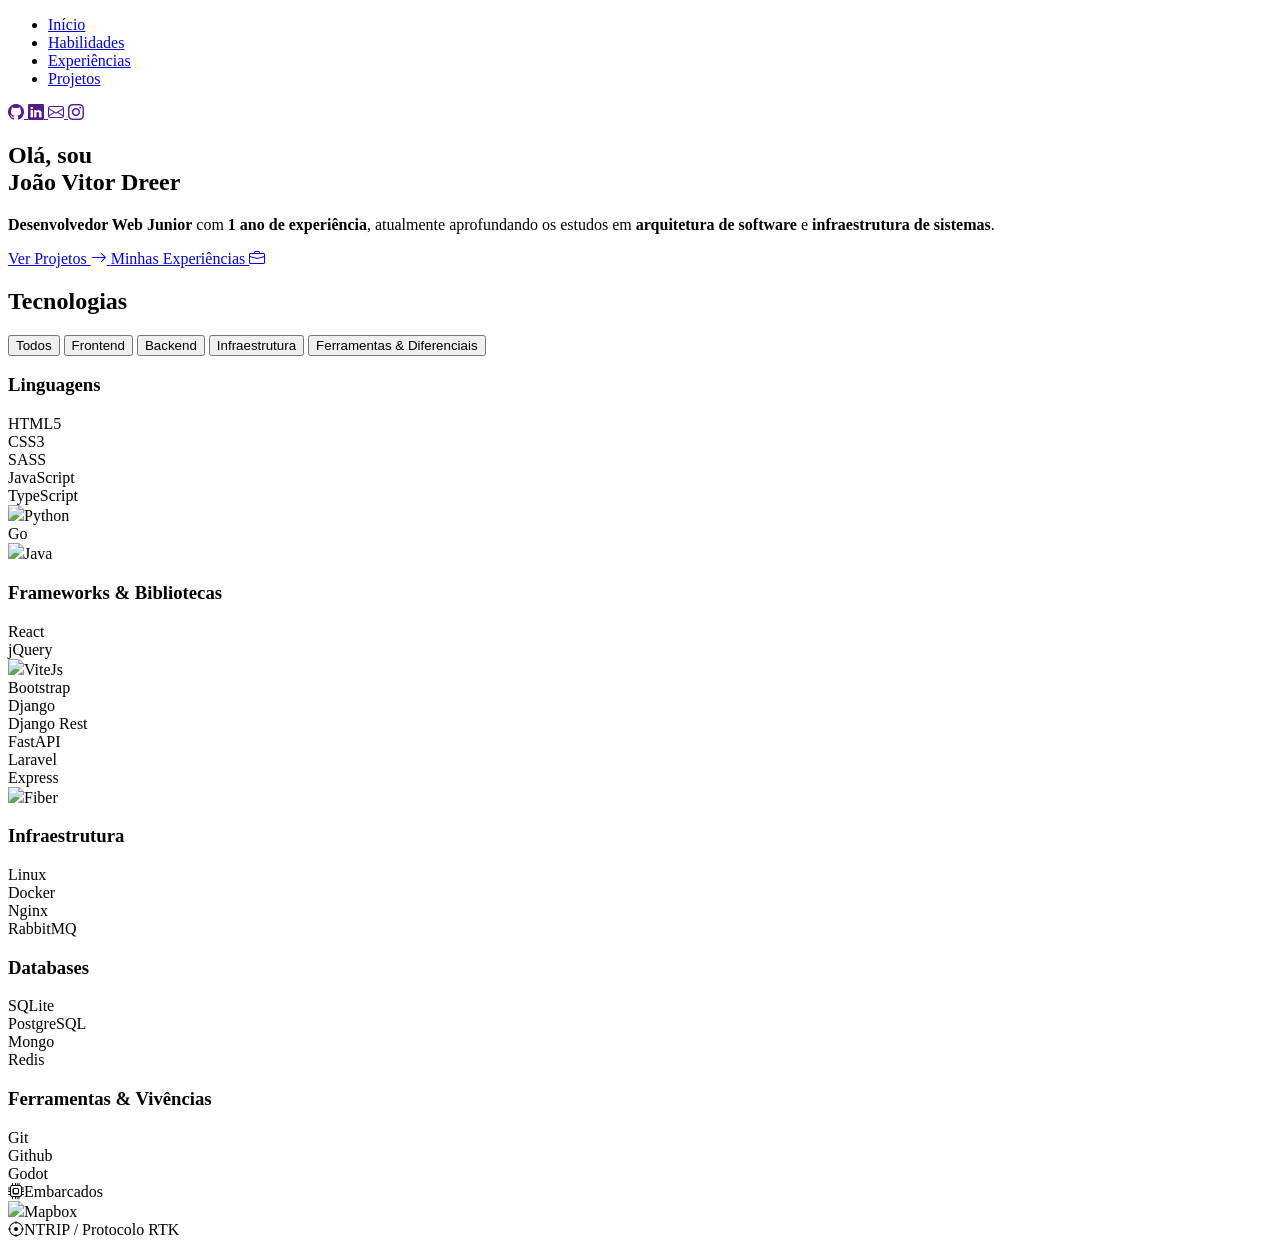
==== Trabalho Final/index.html @ ff11cc4c "feat: cria seção de tecnologias" ====
<!DOCTYPE html>
<html lang="pt-BR">

<head>
    <meta charset="UTF-8">
    <meta name="viewport" content="width=device-width, initial-scale=1.0">
    <title>Portifólio - João Vitor Dreer Simão</title>
    <link rel="stylesheet" href="https://cdn.jsdelivr.net/npm/bootstrap-icons@1.13.1/font/bootstrap-icons.min.css">
    <link rel="stylesheet" href="https://cdn.jsdelivr.net/gh/devicons/devicon@v2.16.0/devicon.min.css">
    <link rel="stylesheet" href="assets/sass/main.css">
</head>

<body>
    <header>
        <nav class="floating-navbar">
            <ul class="nav-links">
                <li>
                    <a href="#overview" class="active">Início</a>
                </li>
                <li>
                    <a href="#skills">Habilidades</a>
                </li>
                <li>
                    <a href="#experiences">Experiências</a>
                </li>
                <li>
                    <a href="#projects">Projetos</a>
                </li>
            </ul>
        </nav>
    </header>
    <main>
        <aside class="contact-sidebar">
            <a href="" target="_blank" rel="noopener noreferrer" aria-label="GitHub">
                <i class="bi bi-github"></i>
            </a>
            <a href="" target="_blank" rel="noopener noreferrer" aria-label="LinkedIn">
                <i class="bi bi-linkedin"></i>
            </a>
            <a href="" aria-label="E-mail">
                <i class="bi bi-envelope"></i>
            </a>
            <a href="" target="_blank" rel="noopener noreferrer" aria-label="Instagram">
                <i class="bi bi-instagram"></i>
            </a>
        </aside>
        <section id="overview" class="overview">
            <div class="overview-container">
                <div class="overview-heading">
                    <h1>
                        Olá, sou<br>
                        <span class="highlight">João Vitor Dreer</span>
                    </h1>
                </div>
                <p class="overview-description">
                    <strong>Desenvolvedor Web Junior</strong> com <strong>1 ano de experiência</strong>,
                    atualmente aprofundando os estudos em <strong>arquitetura de software</strong> e
                    <strong>infraestrutura de sistemas</strong>.
                <div class="overview-actions">
                    <a href="#projects" class="overview-btn overview-btn-primary" id="btn-go-projects">
                        Ver Projetos
                        <i class="bi bi-arrow-right"></i>
                    </a>
                    <a href="#experiences" class="overview-btn overview-btn-secondary" id="btn-go-experiences">
                        Minhas Experiências
                        <i class="bi bi-briefcase"></i>
                    </a>
                </div>
                </p>
            </div>
        </section>
        <section id="skills" class="skills">
            <div class="skills-container">
                <div class="skills-header">
                    <h2>Tecnologias</h2>
                </div>

                <div class="skills-filters">
                    <button class="skills-filter-btn active" data-filter="ALL">Todos</button>
                    <button class="skills-filter-btn" data-filter="FRONTEND">Frontend</button>
                    <button class="skills-filter-btn" data-filter="BACKEND">Backend</button>
                    <button class="skills-filter-btn" data-filter="INFRA">Infraestrutura</button>
                    <button class="skills-filter-btn" data-filter="TOOL">Ferramentas & Diferenciais</button>
                </div>

                <div class="skills-grid" id="skills-grid">
                </div>
            </div>
        </section>
    </main>

    <script src="assets/js/skills.js"></script>
</body>

</html>
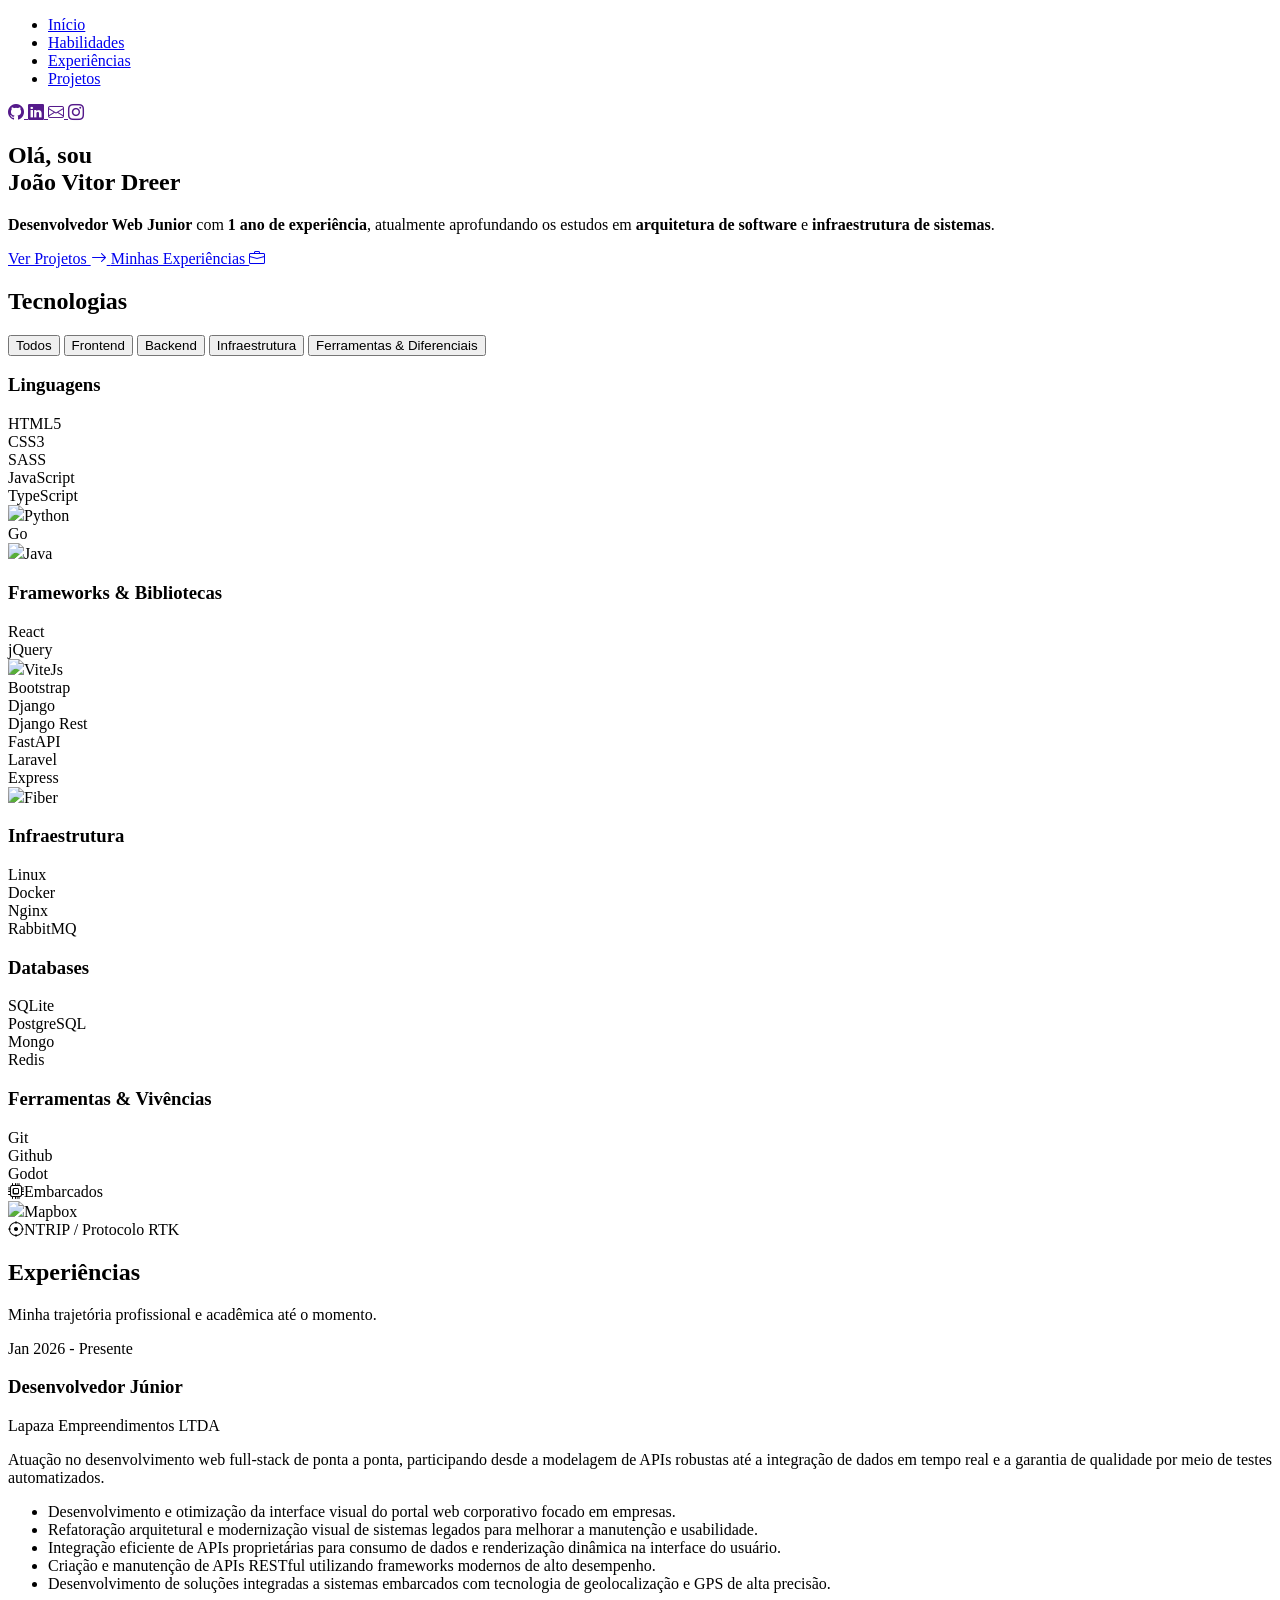
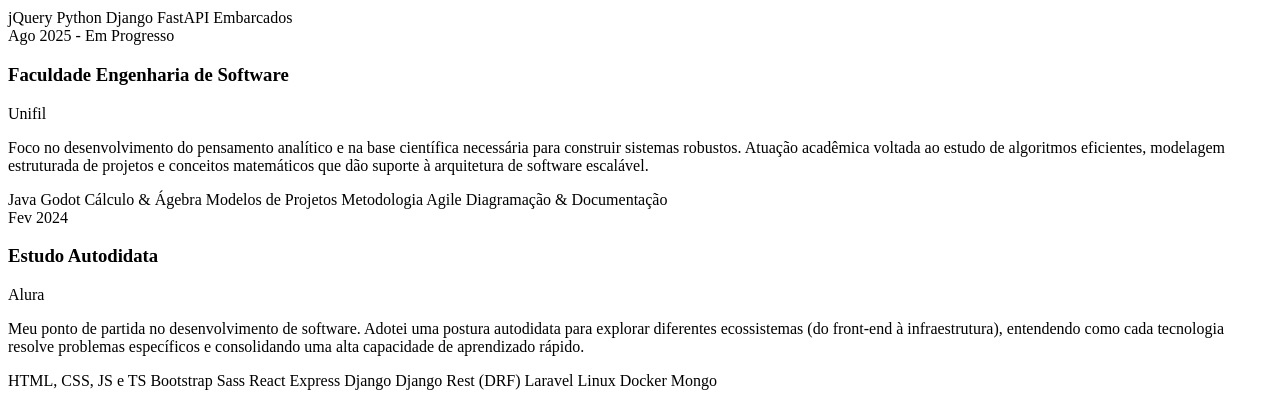
==== commit 8f9edd39: "feat: cria seção de experiências" ====
--- a/Trabalho Final/index.html
+++ b/Trabalho Final/index.html
@@ -87,6 +87,113 @@
                 </div>
             </div>
         </section>
+        <section id="experiences" class="experiences">
+            <div class="experiences-container">
+                <div class="experiences-header">
+                    <h2>Experiências</h2>
+                    <p>Minha trajetória profissional e acadêmica até o momento.</p>
+                </div>
+
+                <div class="experiences-grid">
+                    <div class="experiences-card experiences-card-large">
+                        <div class="experiences-card-header">
+                            <span class="experiences-date experiences-date-active">Jan 2026 - Presente</span>
+                            <h3 class="experiences-card-title">Desenvolvedor Júnior</h3>
+                            <span class="experiences-card-subtitle">Lapaza Empreendimentos LTDA</span>
+                        </div>
+                        <div class="experiences-card-body">
+                            <p class="experiences-description">
+                                Atuação no desenvolvimento web full-stack de ponta a ponta, participando desde a
+                                modelagem de APIs robustas até a integração de dados em tempo real e a garantia de
+                                qualidade por meio de testes automatizados.
+                            </p>
+                            <ul class="experiences-list">
+                                <li>
+                                    Desenvolvimento e otimização da interface visual do portal web corporativo focado em
+                                    empresas.
+                                </li>
+                                <li>
+                                    Refatoração arquitetural e modernização visual de sistemas legados para melhorar a
+                                    manutenção e usabilidade.
+                                </li>
+                                <li>
+                                    Integração eficiente de APIs proprietárias para consumo de dados e renderização
+                                    dinâmica na interface do usuário.
+                                </li>
+                                <li>
+                                    Criação e manutenção de APIs RESTful utilizando frameworks modernos de alto
+                                    desempenho.
+                                </li>
+                                <li>
+                                    Desenvolvimento de soluções integradas a sistemas embarcados com tecnologia de
+                                    geolocalização e GPS de alta precisão.
+                                </li>
+                            </ul>
+                        </div>
+                        <div class="experiences-techs">
+                            <span>jQuery</span>
+                            <span>Python</span>
+                            <span>Django</span>
+                            <span>FastAPI</span>
+                            <span>Embarcados</span>
+                        </div>
+                    </div>
+
+                    <div class="experiences-card">
+                        <div class="experiences-card-header">
+                            <span class="experiences-date">Ago 2025 - Em Progresso</span>
+                            <h3 class="experiences-card-title">Faculdade Engenharia de Software</h3>
+                            <span class="experiences-card-subtitle">Unifil</span>
+                        </div>
+                        <div class="experiences-card-body">
+                            <p class="experiences-description">
+                                Foco no desenvolvimento do pensamento analítico e na base científica necessária para
+                                construir sistemas robustos. Atuação acadêmica voltada ao estudo de algoritmos
+                                eficientes, modelagem estruturada de projetos e conceitos matemáticos que dão suporte à
+                                arquitetura de software escalável.
+                            </p>
+                        </div>
+                        <div class="experiences-techs">
+                            <span>Java</span>
+                            <span>Godot</span>
+                            <span>Cálculo & Ágebra</span>
+                            <span>Modelos de Projetos</span>
+                            <span>Metodologia Agile</span>
+                            <span>Diagramação & Documentação</span>
+                        </div>
+                    </div>
+
+                    <div class="experiences-card">
+                        <div class="experiences-card-header">
+                            <span class="experiences-date experiences-date--active">Fev 2024</span>
+                            <h3 class="experiences-card-title">Estudo Autodidata</h3>
+                            <span class="experiences-card-subtitle">Alura</span>
+                        </div>
+                        <div class="experiences-card-body">
+                            <p class="experiences-description">
+                                Meu ponto de partida no desenvolvimento de software. Adotei uma postura autodidata para
+                                explorar diferentes ecossistemas (do front-end à infraestrutura), entendendo como cada
+                                tecnologia resolve problemas específicos e consolidando uma alta capacidade de
+                                aprendizado rápido.
+                            </p>
+                        </div>
+                        <div class="experiences-techs">
+                            <span>HTML, CSS, JS e TS</span>
+                            <span>Bootstrap</span>
+                            <span>Sass</span>
+                            <span>React</span>
+                            <span>Express</span>
+                            <span>Django</span>
+                            <span>Django Rest (DRF)</span>
+                            <span>Laravel</span>
+                            <span>Linux</span>
+                            <span>Docker</span>
+                            <span>Mongo</span>
+                        </div>
+                    </div>
+                </div>
+            </div>
+        </section>
     </main>
 
     <script src="assets/js/skills.js"></script>
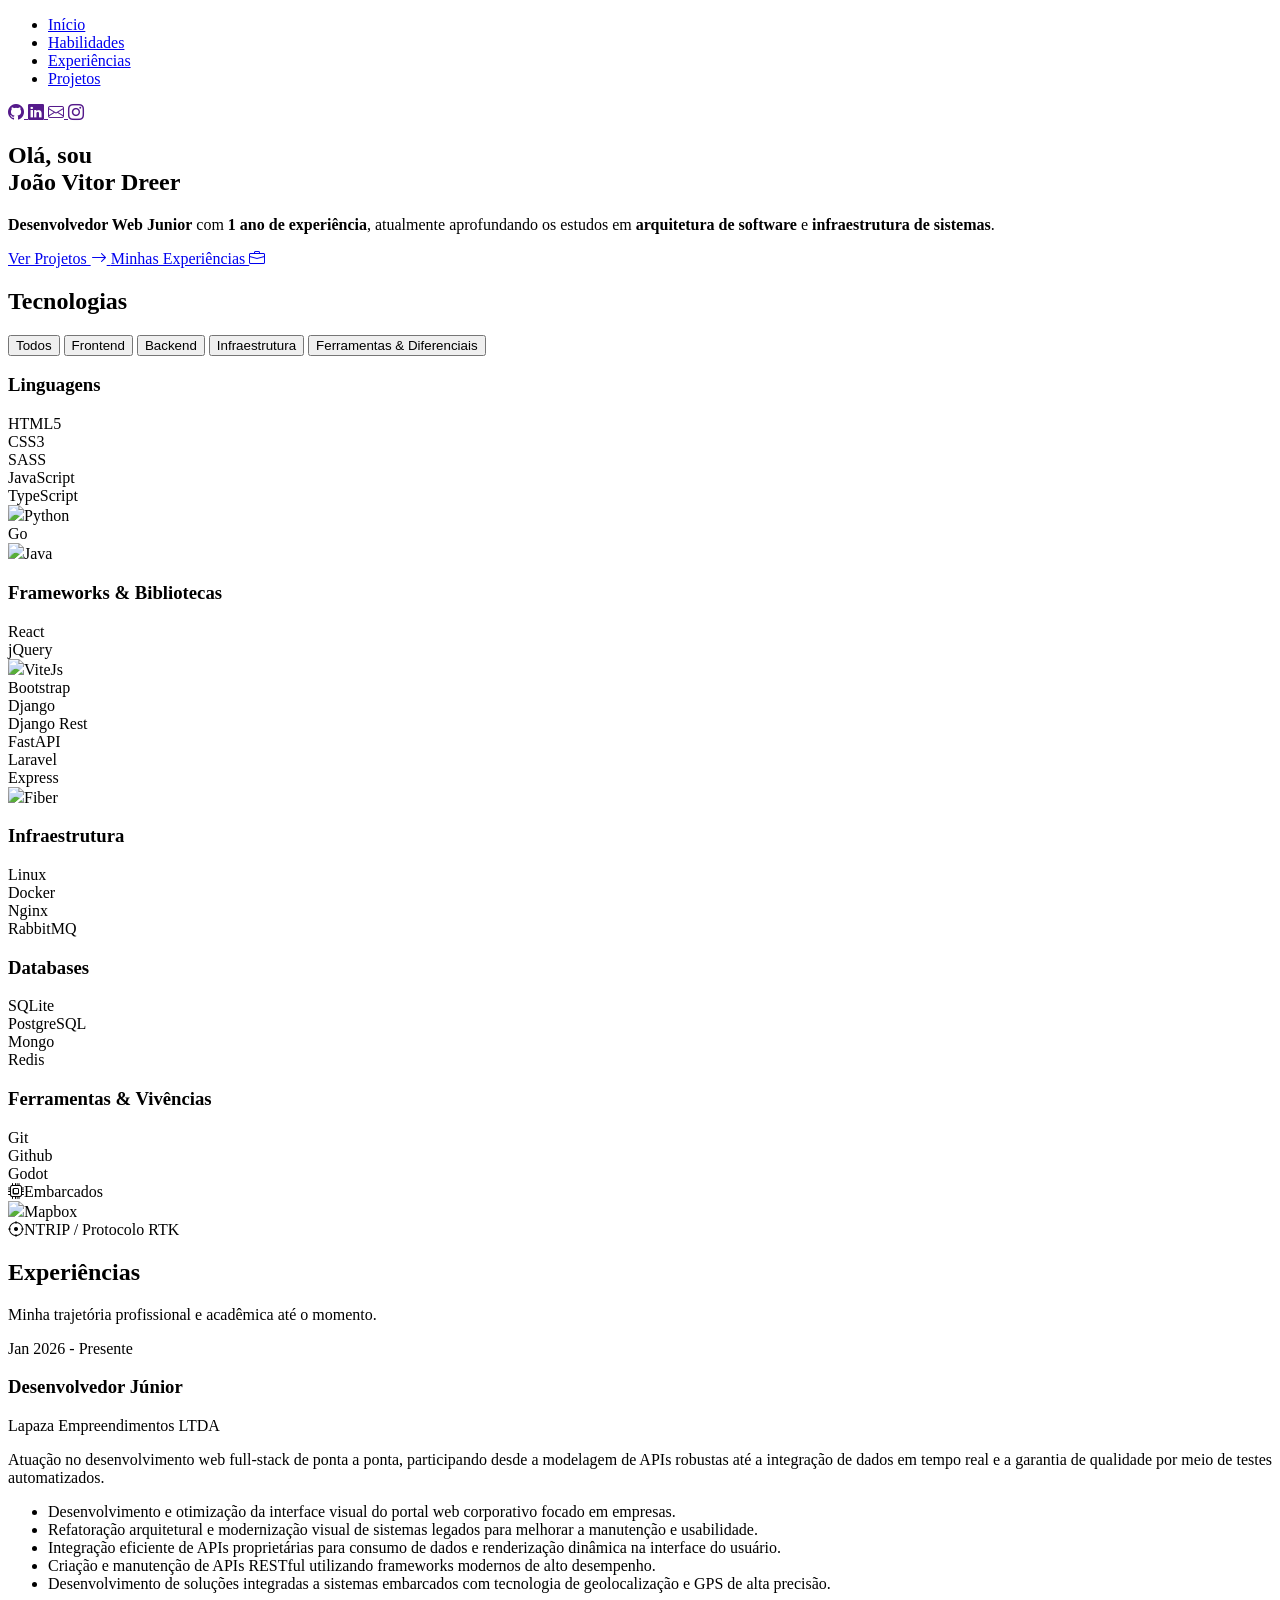
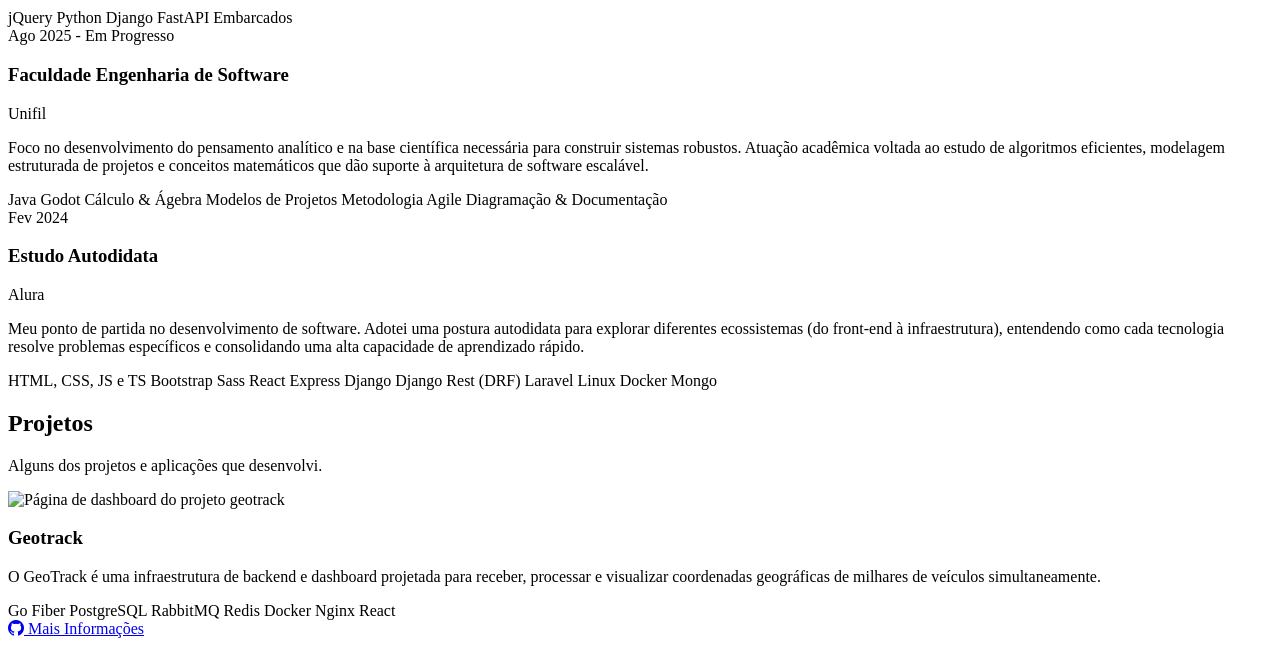
==== commit 554e7807: "feat: criação da sessão de projetos" ====
--- a/Trabalho Final/index.html
+++ b/Trabalho Final/index.html
@@ -194,6 +194,43 @@
                 </div>
             </div>
         </section>
+        <section id="projects" class="projects">
+            <div class="projects-container">
+                <div class="projects-header">
+                    <h2>Projetos</h2>
+                    <p>Alguns dos projetos e aplicações que desenvolvi.</p>
+                </div>
+                <div class="projects-card-container">
+                    <div class="projects-card">
+                        <div class="projects-card-image">
+                            <img src="https://placehold.co" alt="Página de dashboard do projeto geotrack">
+                        </div>
+                        <div class="projects-card-content">
+                            <h3 class="projects-card-title">Geotrack</h3>
+                            <p class="projects-description">
+                                O GeoTrack é uma infraestrutura de backend e dashboard projetada para receber, processar
+                                e visualizar coordenadas geográficas de milhares de veículos simultaneamente.
+                            </p>
+                            <div class="projects-techs">
+                                <span>Go</span>
+                                <span>Fiber</span>
+                                <span>PostgreSQL</span>
+                                <span>RabbitMQ</span>
+                                <span>Redis</span>
+                                <span>Docker</span>
+                                <span>Nginx</span>
+                                <span>React</span>
+                            </div>
+                            <div class="projects-links">
+                                <a href="#" target="_blank" rel="noopener noreferrer">
+                                    <i class="bi bi-github"></i> Mais Informações
+                                </a>
+                            </div>
+                        </div>
+                    </div>
+                </div>
+            </div>
+        </section>
     </main>
 
     <script src="assets/js/skills.js"></script>
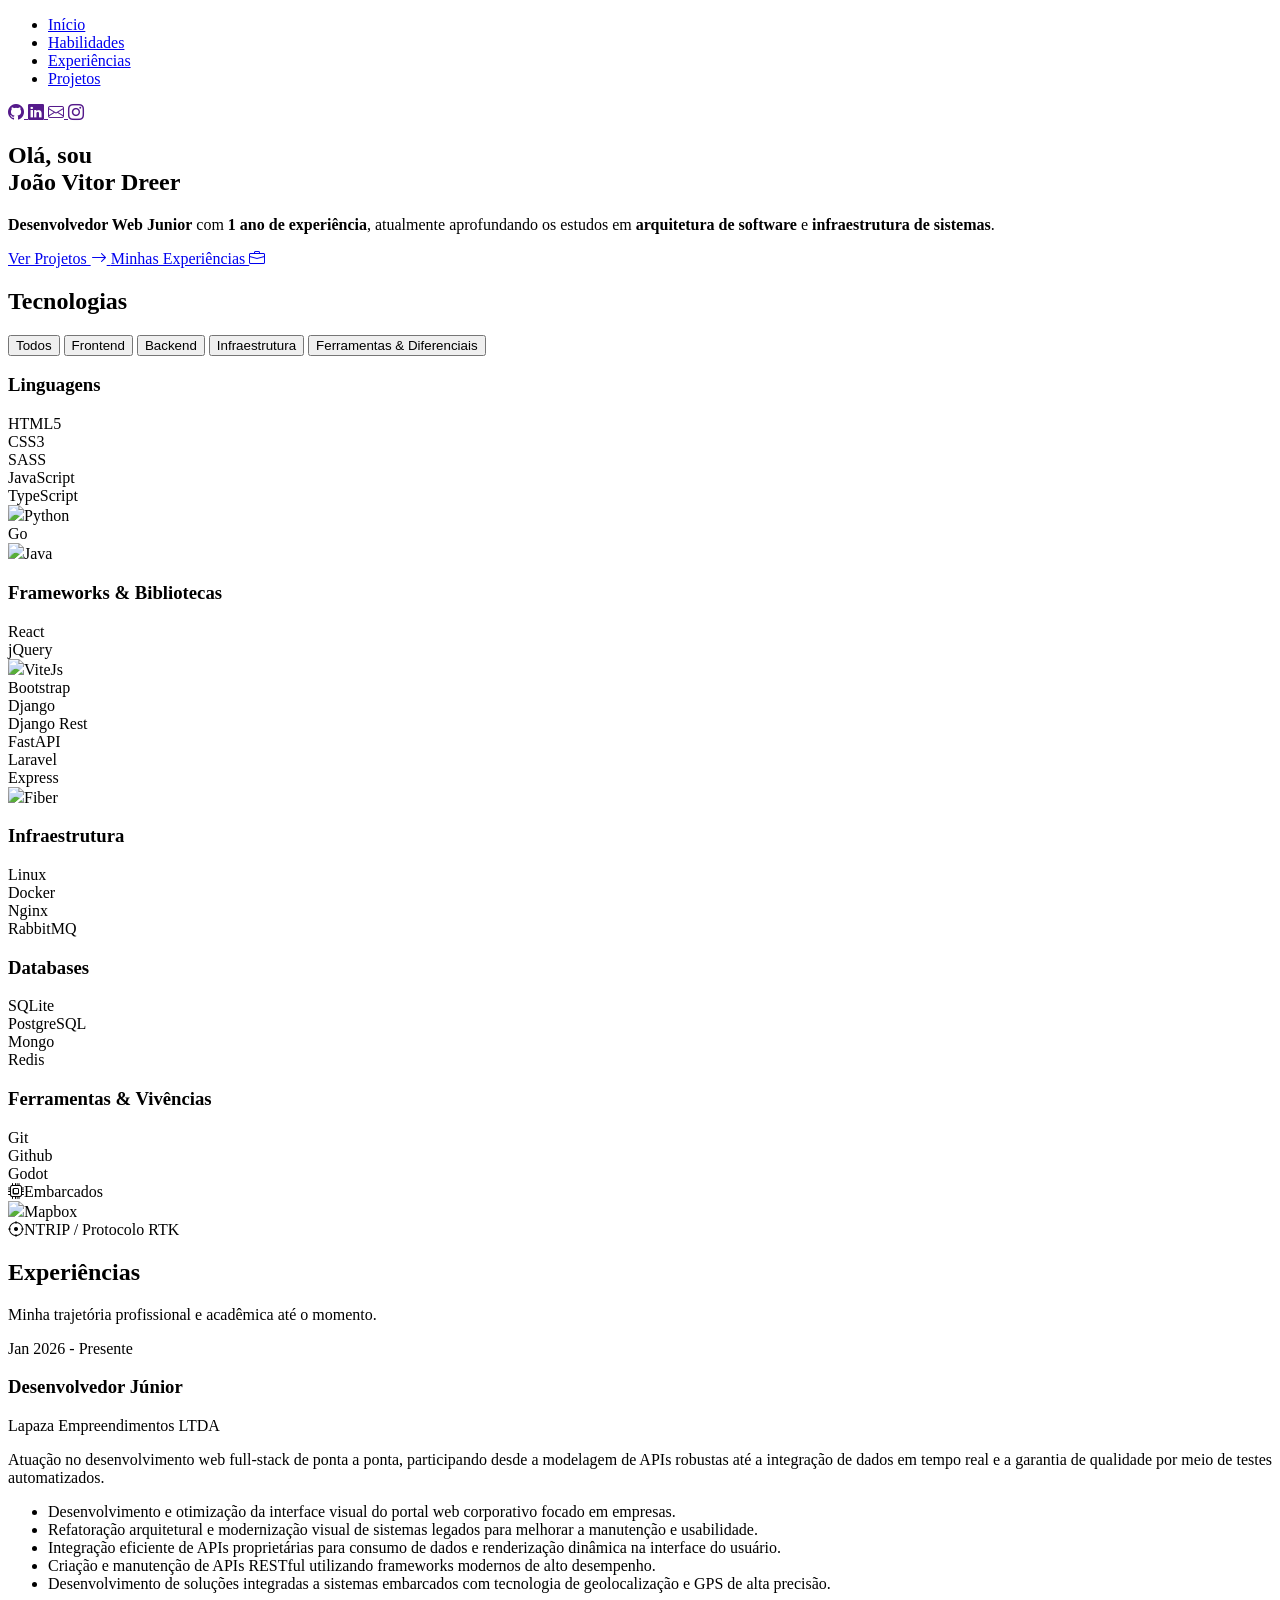
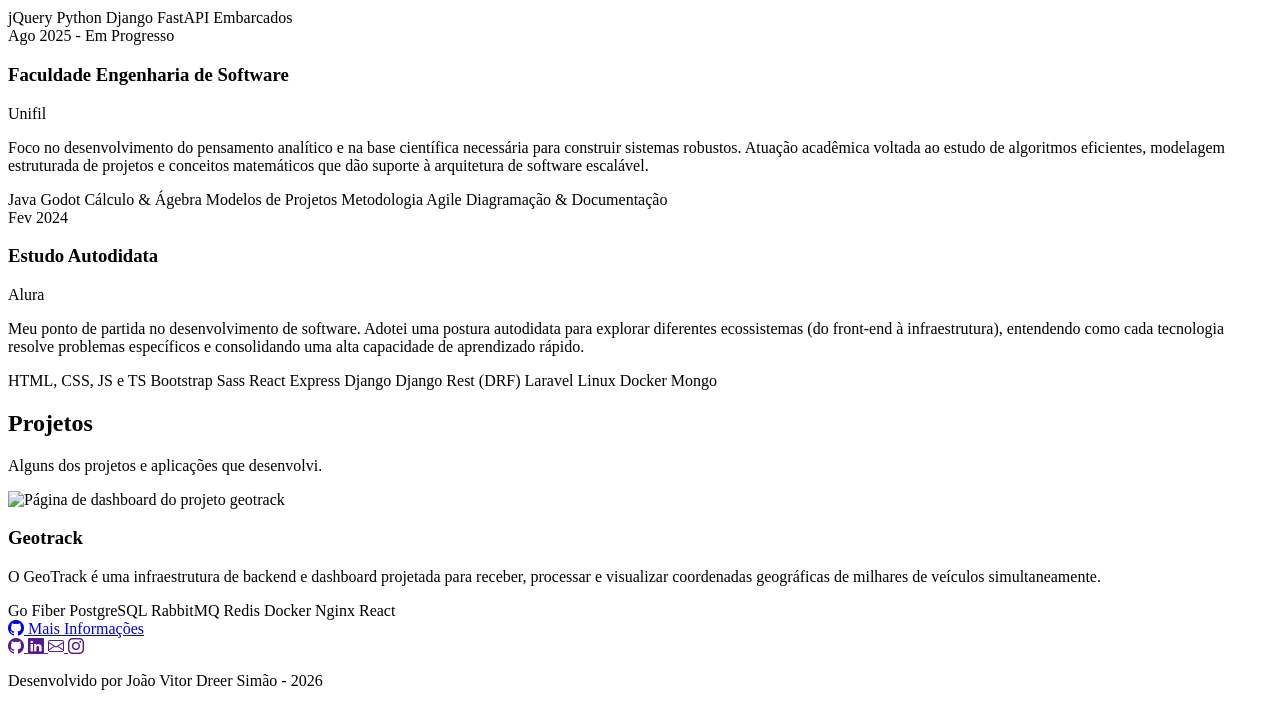
==== commit 3738badd: "feat: adiciona rodapé na página" ====
--- a/Trabalho Final/index.html
+++ b/Trabalho Final/index.html
@@ -233,6 +233,26 @@
         </section>
     </main>
 
+    <footer class="footer">
+        <div class="footer-container">
+            <div class="footer-social">
+                <a href="" target="_blank" rel="noopener noreferrer" aria-label="GitHub">
+                    <i class="bi bi-github"></i>
+                </a>
+                <a href="" target="_blank" rel="noopener noreferrer" aria-label="LinkedIn">
+                    <i class="bi bi-linkedin"></i>
+                </a>
+                <a href="" aria-label="E-mail">
+                    <i class="bi bi-envelope"></i>
+                </a>
+                <a href="" target="_blank" rel="noopener noreferrer" aria-label="Instagram">
+                    <i class="bi bi-instagram"></i>
+                </a>
+            </div>
+            <p class="footer-text">Desenvolvido por João Vitor Dreer Simão - 2026</p>
+        </div>
+    </footer>
+
     <script src="assets/js/skills.js"></script>
 </body>
 
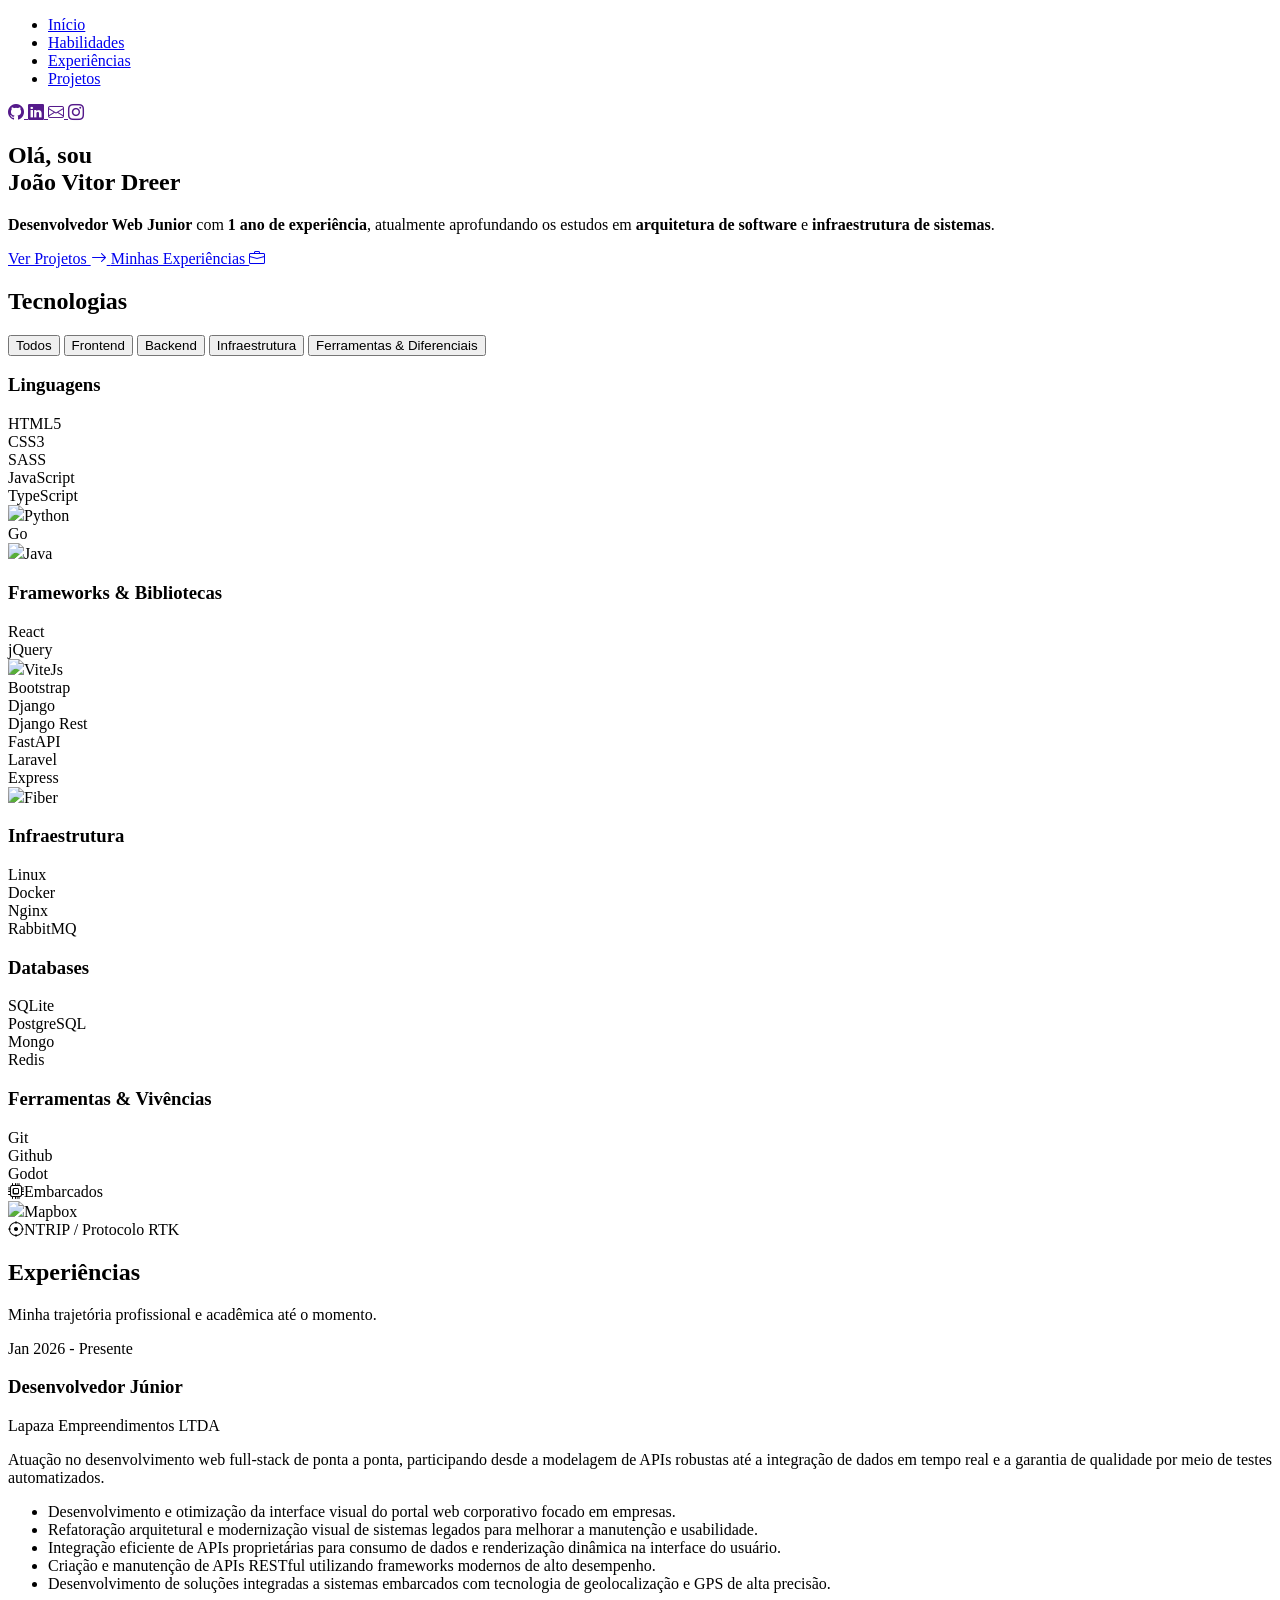
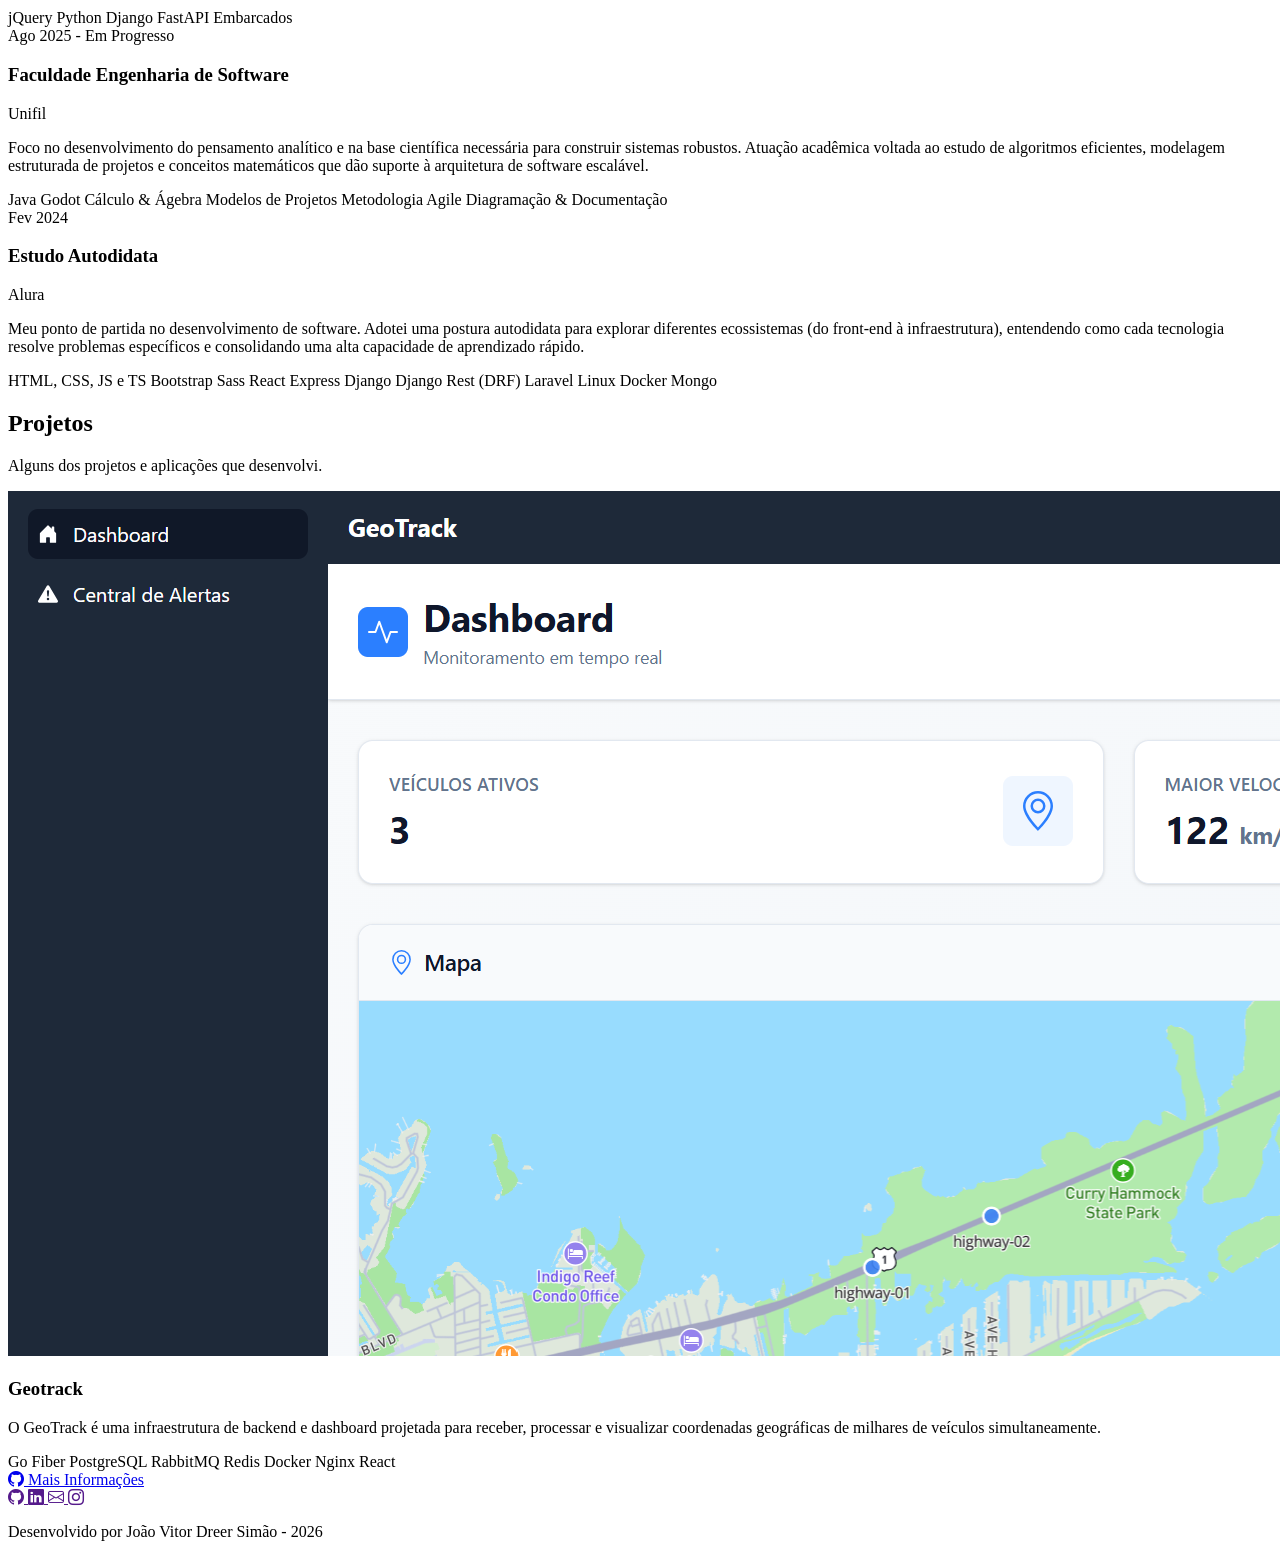
==== commit bb34d705: "feat: adiciona imagem do geotrack" ====
--- a/Trabalho Final/index.html
+++ b/Trabalho Final/index.html
@@ -203,7 +203,7 @@
                 <div class="projects-card-container">
                     <div class="projects-card">
                         <div class="projects-card-image">
-                            <img src="https://placehold.co" alt="Página de dashboard do projeto geotrack">
+                            <img src="assets/img/geotrack-dashboard.png" alt="Página de dashboard do projeto geotrack">
                         </div>
                         <div class="projects-card-content">
                             <h3 class="projects-card-title">Geotrack</h3>
@@ -232,7 +232,6 @@
             </div>
         </section>
     </main>
-
     <footer class="footer">
         <div class="footer-container">
             <div class="footer-social">
@@ -253,6 +252,7 @@
         </div>
     </footer>
 
+    <script src="assets/js/observer.js"></script>
     <script src="assets/js/skills.js"></script>
 </body>
 
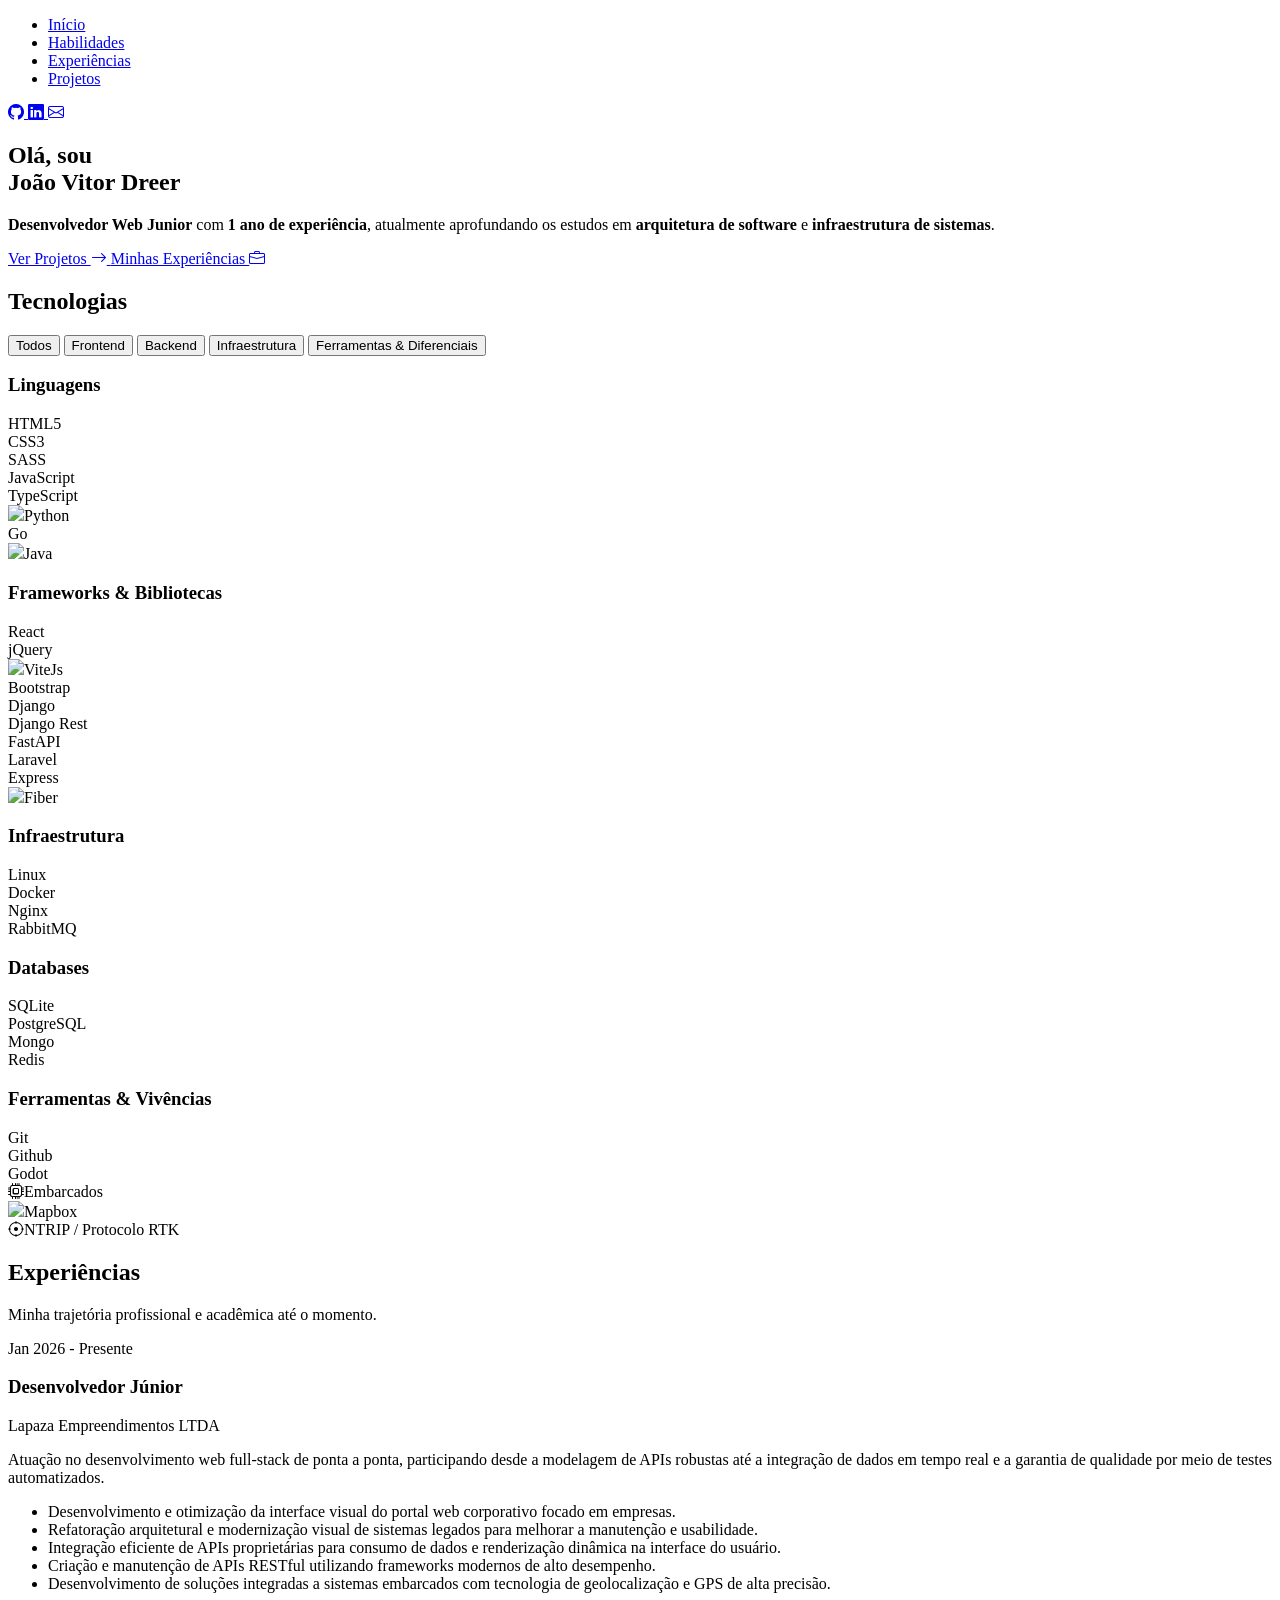
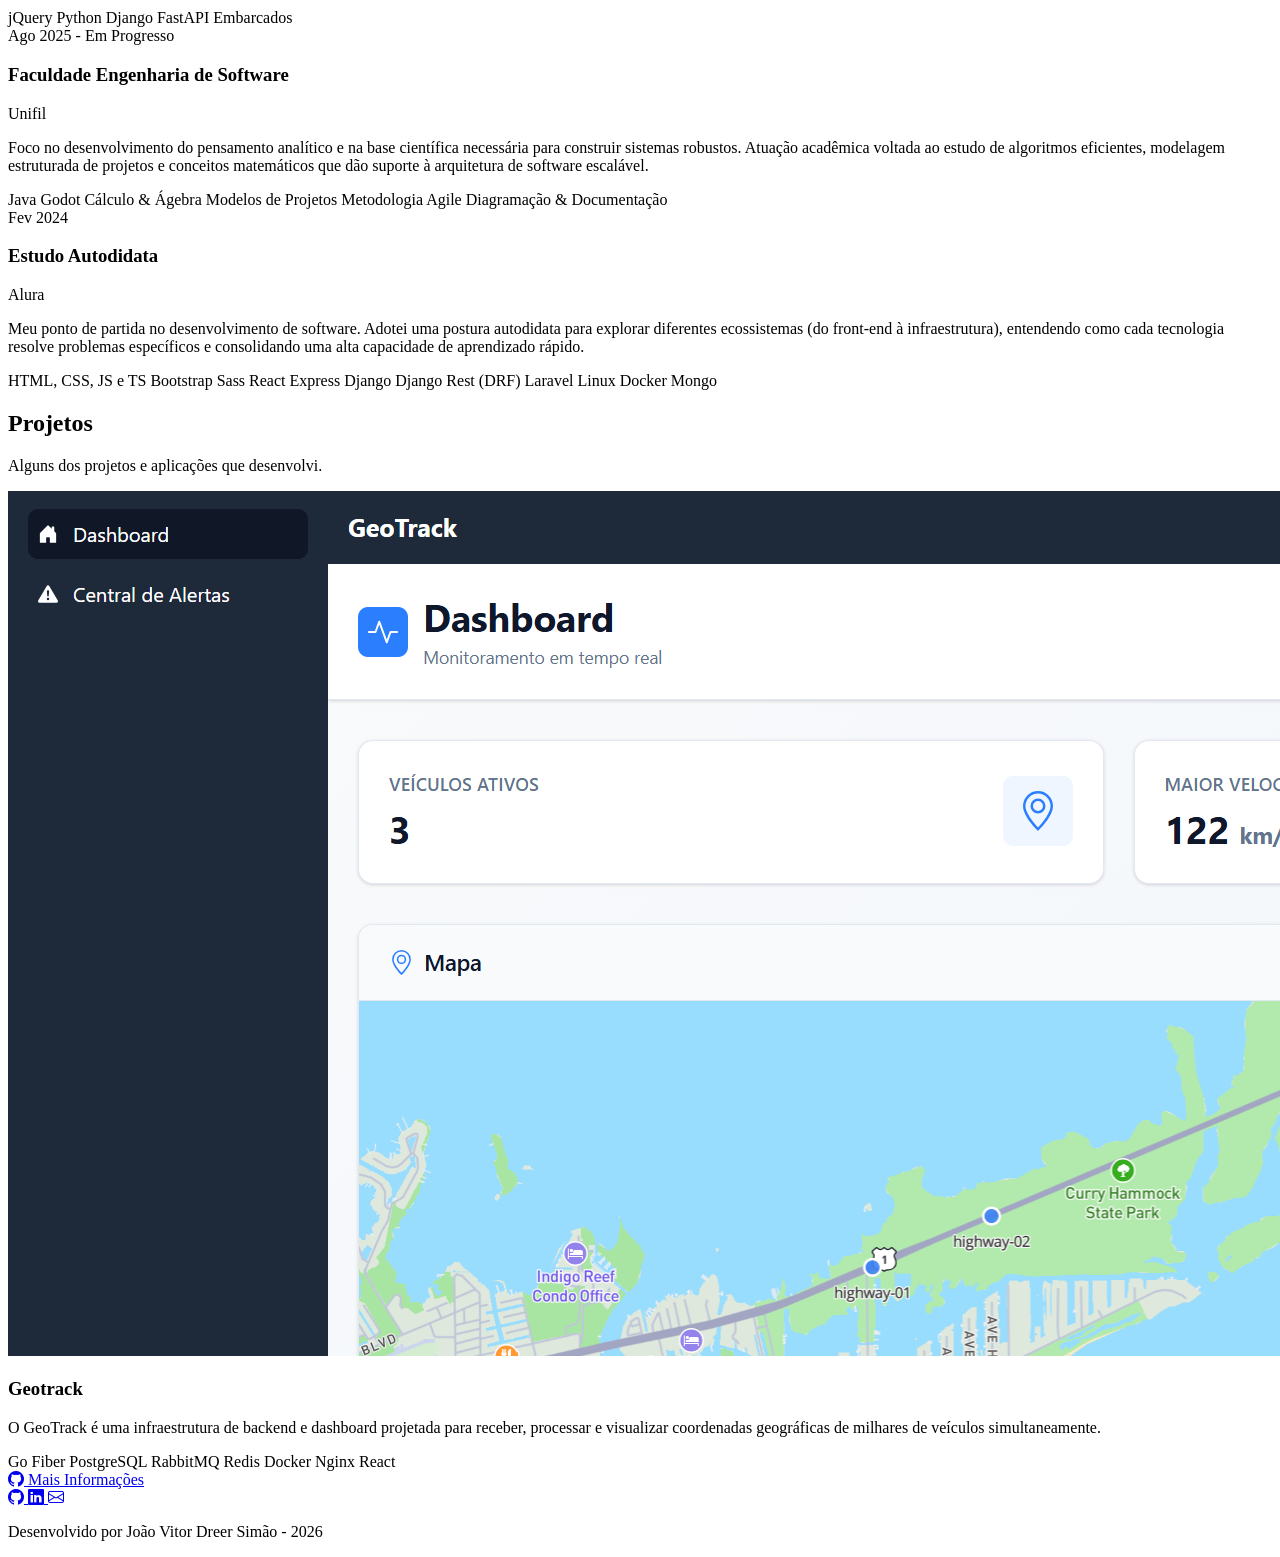
==== commit 94f7634d: "feat: adicionando links externos" ====
--- a/Trabalho Final/index.html
+++ b/Trabalho Final/index.html
@@ -31,17 +31,14 @@
     </header>
     <main>
         <aside class="contact-sidebar">
-            <a href="" target="_blank" rel="noopener noreferrer" aria-label="GitHub">
+            <a href="https://github.com/Jvdreersimao" target="_blank" rel="noopener noreferrer" aria-label="GitHub">
                 <i class="bi bi-github"></i>
             </a>
-            <a href="" target="_blank" rel="noopener noreferrer" aria-label="LinkedIn">
+            <a href="https://www.linkedin.com/in/joão-vitor-669aa130a" target="_blank" rel="noopener noreferrer" aria-label="LinkedIn">
                 <i class="bi bi-linkedin"></i>
             </a>
-            <a href="" aria-label="E-mail">
+            <a href="mailto:joaovitordsimao@gmail.com" aria-label="E-mail">
                 <i class="bi bi-envelope"></i>
-            </a>
-            <a href="" target="_blank" rel="noopener noreferrer" aria-label="Instagram">
-                <i class="bi bi-instagram"></i>
             </a>
         </aside>
         <section id="overview" class="overview">
@@ -222,7 +219,7 @@
                                 <span>React</span>
                             </div>
                             <div class="projects-links">
-                                <a href="#" target="_blank" rel="noopener noreferrer">
+                                <a href="https://github.com/Jvdreersimao/geotrack" target="_blank" rel="noopener noreferrer">
                                     <i class="bi bi-github"></i> Mais Informações
                                 </a>
                             </div>
@@ -235,17 +232,14 @@
     <footer class="footer">
         <div class="footer-container">
             <div class="footer-social">
-                <a href="" target="_blank" rel="noopener noreferrer" aria-label="GitHub">
+                <a href="https://github.com/Jvdreersimao" target="_blank" rel="noopener noreferrer" aria-label="GitHub">
                     <i class="bi bi-github"></i>
                 </a>
-                <a href="" target="_blank" rel="noopener noreferrer" aria-label="LinkedIn">
+                <a href="https://www.linkedin.com/in/joão-vitor-669aa130a" target="_blank" rel="noopener noreferrer" aria-label="LinkedIn">
                     <i class="bi bi-linkedin"></i>
                 </a>
-                <a href="" aria-label="E-mail">
+                <a href="mailto:joaovitordsimao@gmail.com" aria-label="E-mail">
                     <i class="bi bi-envelope"></i>
-                </a>
-                <a href="" target="_blank" rel="noopener noreferrer" aria-label="Instagram">
-                    <i class="bi bi-instagram"></i>
                 </a>
             </div>
             <p class="footer-text">Desenvolvido por João Vitor Dreer Simão - 2026</p>
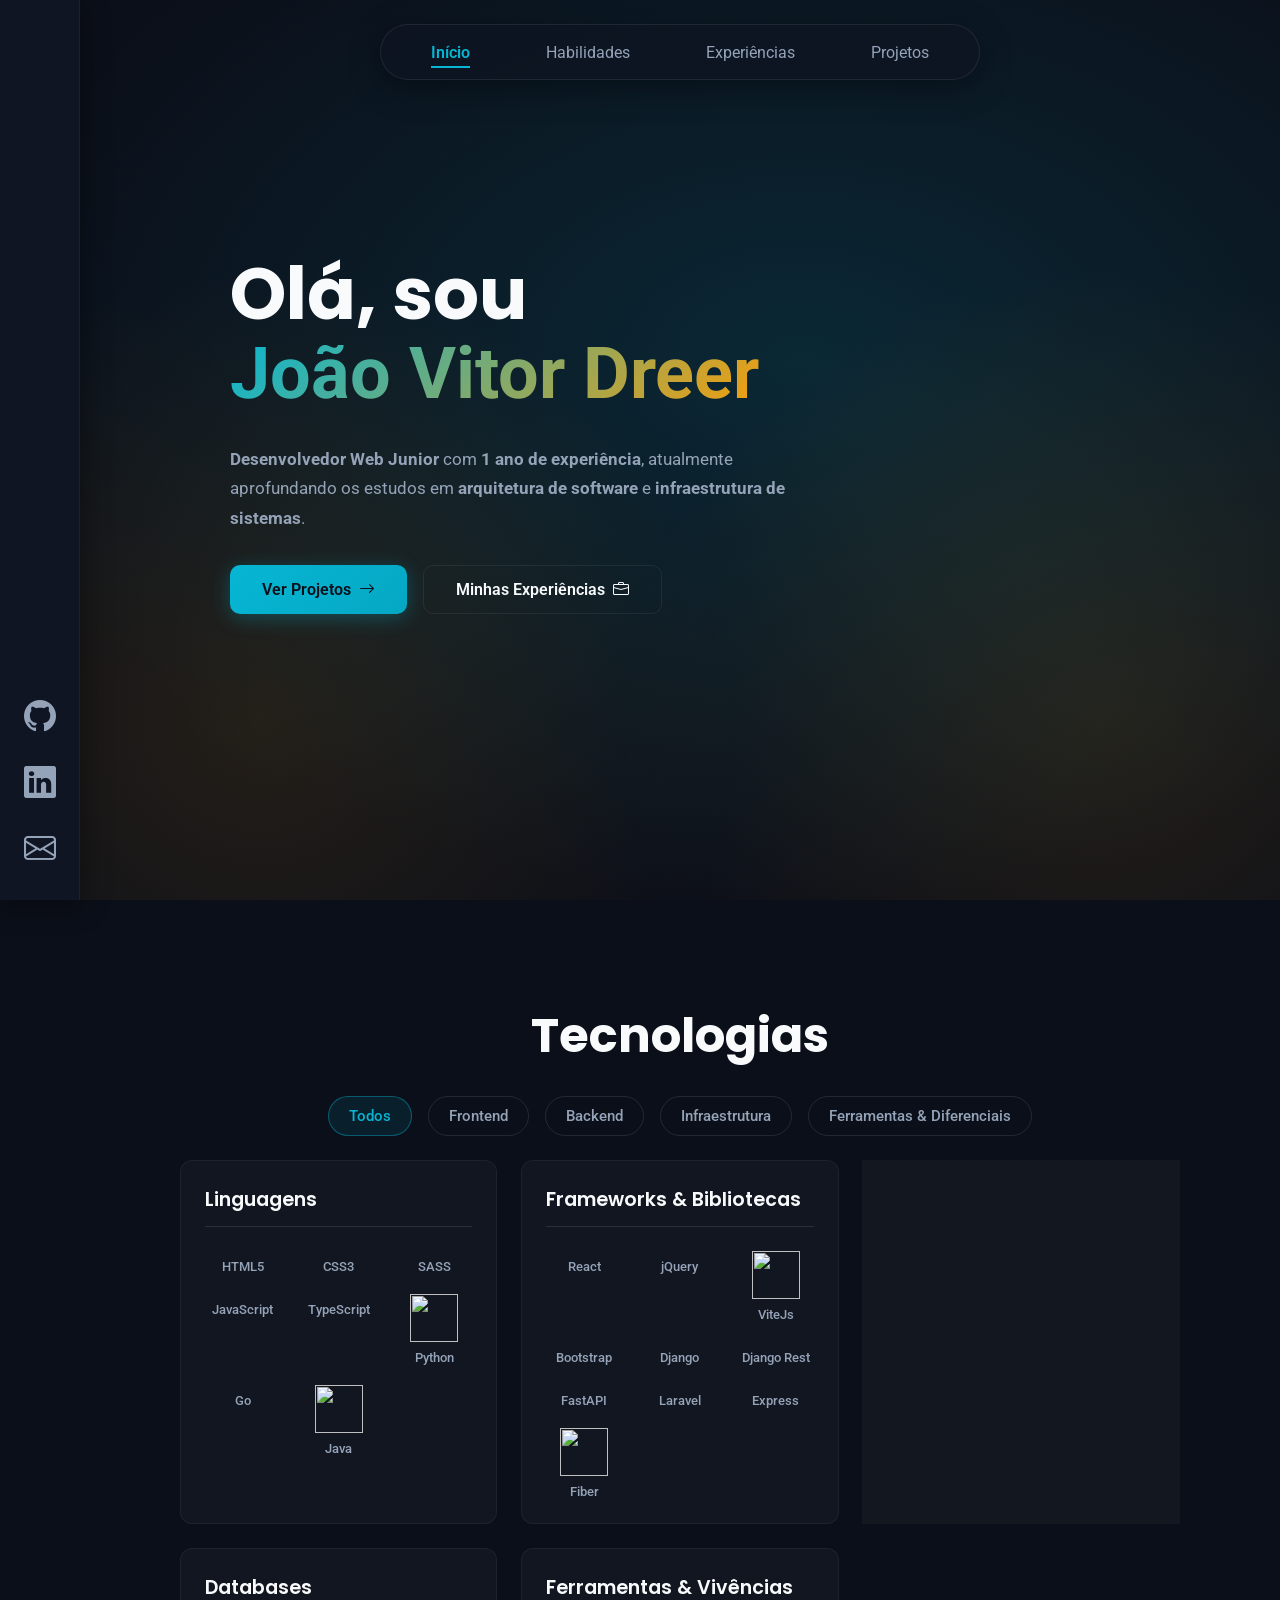
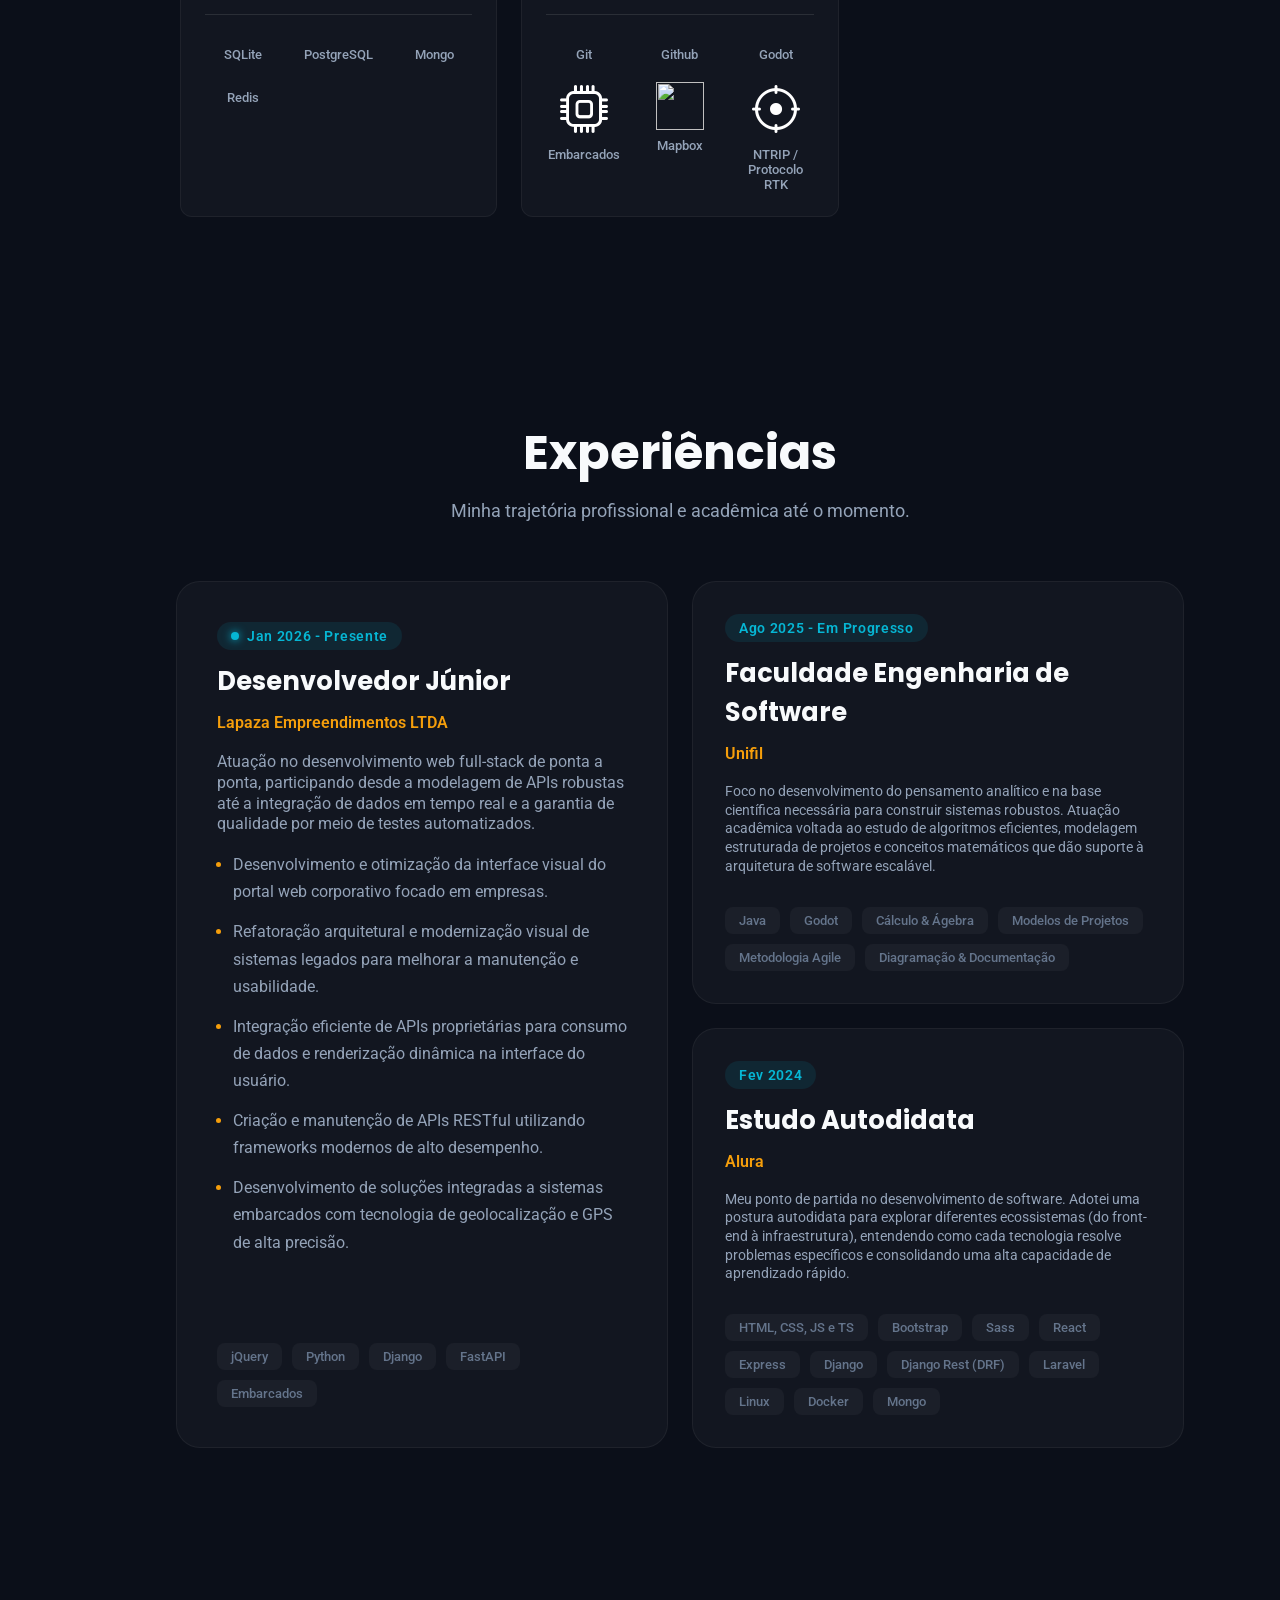
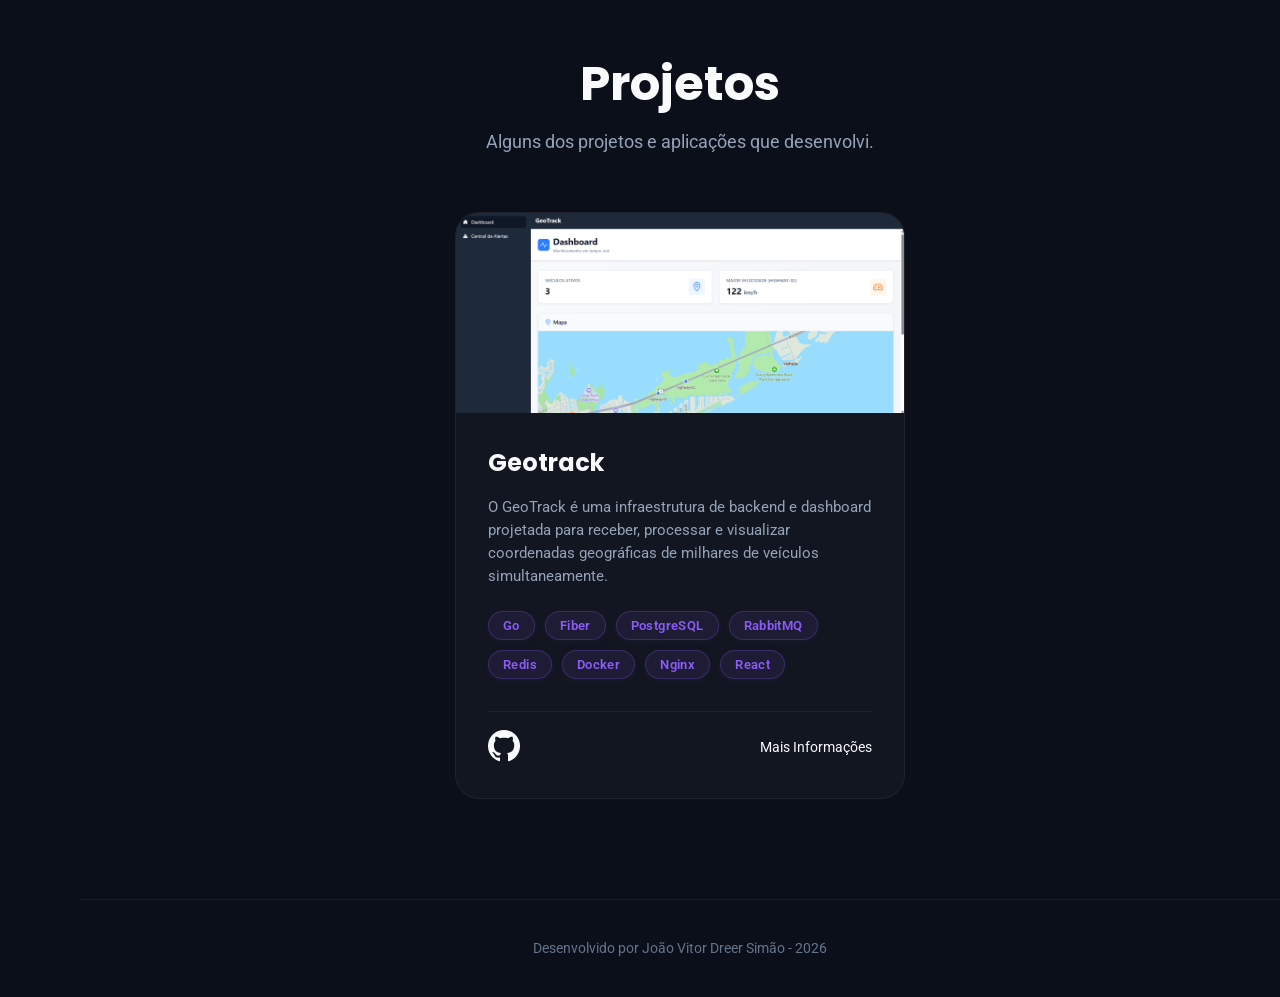
==== commit 66e74c88: "feat: adiciona favicon" ====
--- a/Trabalho Final/index.html
+++ b/Trabalho Final/index.html
@@ -8,6 +8,7 @@
     <link rel="stylesheet" href="https://cdn.jsdelivr.net/npm/bootstrap-icons@1.13.1/font/bootstrap-icons.min.css">
     <link rel="stylesheet" href="https://cdn.jsdelivr.net/gh/devicons/devicon@v2.16.0/devicon.min.css">
     <link rel="stylesheet" href="assets/sass/main.css">
+    <link rel="shortcut icon" href="assets/img/favicon.png" type="image/x-icon">
 </head>
 
 <body>
--- a/Trabalho Final/assets/sass/main.css
+++ b/Trabalho Final/assets/sass/main.css
@@ -0,0 +1,838 @@
+@import url("https://fonts.googleapis.com/css2?family=Poppins:ital,wght@0,100;0,200;0,300;0,400;0,500;0,600;0,700;0,800;0,900;1,100;1,200;1,300;1,400;1,500;1,600;1,700;1,800;1,900&family=Roboto:ital,wght@0,100..900;1,100..900&display=swap");
+@import url("https://fonts.googleapis.com/css2?family=Poppins:ital,wght@0,100;0,200;0,300;0,400;0,500;0,600;0,700;0,800;0,900;1,100;1,200;1,300;1,400;1,500;1,600;1,700;1,800;1,900&family=Roboto:ital,wght@0,100..900;1,100..900&display=swap");
+:root {
+  --white: #ffffff;
+  --black: #000000;
+  --color-primary: #0b0f19;
+  --color-secondary: #0f1522;
+  --text-primary: #f8fafc;
+  --text-secondary: #94a3b8;
+  --text-muted: #64748b;
+  --accent-primary: #06b6d4;
+  --accent-primary-contrast: #f59e0b;
+  --accent-secondary: #8b5cf6;
+  --accent-secondary-contrast: #10b981;
+}
+* {
+  font-family: "Roboto", sans-serif;
+}
+
+* {
+  margin: 0;
+  padding: 0;
+  box-sizing: border-box;
+}
+
+.contact-sidebar {
+  width: 5vw;
+  min-width: 80px;
+  height: 100vh;
+  position: fixed;
+  top: 0;
+  left: 0;
+  padding: 32px 16px;
+  display: flex;
+  flex-direction: column;
+  justify-content: flex-end;
+  align-items: center;
+  gap: 28px;
+  font-size: 2rem;
+  background: var(--color-secondary);
+  border-right: 1px solid rgba(255, 255, 255, 0.05);
+  box-shadow: 0 4px 30px rgba(0, 0, 0, 0.4);
+  z-index: 100;
+}
+.contact-sidebar a {
+  color: var(--text-secondary);
+  text-decoration: none;
+  transition: all 0.3s cubic-bezier(0.4, 0, 0.2, 1);
+}
+.contact-sidebar a:hover {
+  color: var(--accent-primary);
+  transform: translateY(-5px);
+}
+.contact-sidebar a:hover i {
+  transform: scale(1.1);
+}
+
+@media (max-width: 480px) {
+  .contact-sidebar {
+    display: none;
+  }
+}
+body {
+  min-height: 100vh;
+  padding-left: max(5vw, 80px);
+  background-color: var(--color-primary);
+}
+
+@media (max-width: 480px) {
+  body {
+    padding-left: 0;
+  }
+}
+.floating-navbar {
+  position: fixed;
+  top: 24px;
+  left: calc(50% + max(5vw, 80px) / 2);
+  transform: translateX(-50%);
+  width: 600px;
+  height: 56px;
+  display: flex;
+  align-items: center;
+  padding: 0 24px;
+  border-radius: 30px;
+  border: 1px solid rgba(255, 255, 255, 0.08);
+  background-color: rgba(15, 21, 34, 0.75);
+  box-shadow: 0 8px 32px 0 rgba(0, 0, 0, 0.37);
+  z-index: 100;
+}
+.floating-navbar .nav-links {
+  width: 100%;
+  display: flex;
+  justify-content: space-around;
+  list-style: none;
+  gap: 24px;
+  margin: 0;
+  padding: 0;
+}
+.floating-navbar .nav-links a {
+  color: var(--text-secondary);
+  text-decoration: none;
+  font-size: 1rem;
+  transition: color 0.3s ease, text-shadow 0.3s ease;
+  position: relative;
+  padding: 6px 0;
+}
+.floating-navbar .nav-links a::after {
+  content: "";
+  position: absolute;
+  bottom: 0;
+  left: 50%;
+  width: 0;
+  height: 2px;
+  background-color: var(--accent-primary);
+  transition: width 0.3s ease, left 0.3s ease;
+}
+.floating-navbar .nav-links a:hover {
+  color: var(--text-primary);
+  text-shadow: 0 0 8px rgba(6, 182, 212, 0.5);
+}
+.floating-navbar .nav-links a:hover::after {
+  width: 100%;
+  left: 0;
+}
+.floating-navbar .nav-links a.active {
+  color: var(--accent-primary);
+  font-weight: 600;
+}
+.floating-navbar .nav-links a.active::after {
+  width: 100%;
+  left: 0;
+}
+
+@media (max-width: 480px) {
+  .floating-navbar {
+    top: 16px;
+    left: 50%;
+    width: calc(100% - 32px);
+    height: 48px;
+    padding: 0 16px;
+  }
+  .floating-navbar .nav-links {
+    gap: 12px;
+  }
+  .floating-navbar .nav-links a {
+    font-size: 0.85rem;
+  }
+}
+.footer {
+  background-color: var(--color-primary);
+  padding: 40px 24px;
+  border-top: 1px solid rgba(255, 255, 255, 0.05);
+}
+.footer-container {
+  max-width: 1100px;
+  margin: 0 auto;
+  display: flex;
+  flex-direction: column;
+  align-items: center;
+  gap: 20px;
+}
+.footer-social {
+  display: none;
+  gap: 24px;
+}
+.footer-social a {
+  color: var(--text-secondary);
+  font-size: 1.5rem;
+}
+.footer-text {
+  font-family: "Roboto", sans-serif;
+  font-size: 0.9rem;
+  color: var(--text-muted);
+  text-align: center;
+}
+
+@media (max-width: 480px) {
+  .footer-social {
+    display: flex;
+  }
+}
+.overview {
+  position: relative;
+  min-height: 100vh;
+  display: flex;
+  align-items: center;
+  justify-content: center;
+  padding: 140px 96px;
+  overflow: hidden;
+}
+.overview::before {
+  content: "";
+  position: absolute;
+  inset: 0;
+  background: radial-gradient(70% 60% at 60% 40%, rgba(6, 182, 212, 0.15), rgba(11, 15, 25, 0.3)), radial-gradient(40% 50% at 15% 80%, rgba(245, 158, 11, 0.15), transparent), radial-gradient(40% 50% at 85% 80%, rgba(245, 158, 11, 0.15), transparent);
+  pointer-events: none;
+  z-index: -1;
+}
+.overview-container {
+  position: relative;
+  z-index: 1;
+  width: 100%;
+  max-width: 900px;
+  display: flex;
+  flex-direction: column;
+  gap: 32px;
+  text-align: left;
+  align-items: flex-start;
+  animation: ov-fade-up 0.8s cubic-bezier(0.22, 1, 0.36, 1) both;
+}
+.overview-heading {
+  animation: ov-fade-up 0.8s 0.2s cubic-bezier(0.22, 1, 0.36, 1) both;
+}
+.overview-heading h1 {
+  font-family: "Poppins", sans-serif;
+  font-size: 4.5rem;
+  font-weight: 700;
+  color: var(--text-primary);
+  line-height: 1.1;
+}
+.overview-heading h1 .highlight {
+  background: linear-gradient(135deg, var(--accent-primary) 0%, var(--accent-primary-contrast) 100%);
+  -webkit-background-clip: text;
+  -webkit-text-fill-color: transparent;
+  background-clip: text;
+}
+.overview-description {
+  max-width: 600px;
+  font-family: "Roboto", sans-serif;
+  font-size: 1.05rem;
+  line-height: 1.75;
+  color: var(--text-secondary);
+  animation: ov-fade-up 0.8s 0.4s cubic-bezier(0.22, 1, 0.36, 1) both;
+}
+.overview-actions {
+  display: flex;
+  flex-wrap: wrap;
+  justify-content: flex-start;
+  gap: 16px;
+  animation: ov-fade-up 0.8s 0.6s cubic-bezier(0.22, 1, 0.36, 1) both;
+}
+.overview-btn {
+  display: inline-flex;
+  align-items: center;
+  gap: 8px;
+  padding: 14px 32px;
+  border-radius: 10px;
+  border: none;
+  cursor: pointer;
+  text-decoration: none;
+  font-family: "Roboto", sans-serif;
+  font-weight: 600;
+  transition: all 0.3s cubic-bezier(0.4, 0, 0.2, 1);
+}
+.overview-btn i {
+  transition: transform 0.3s ease;
+}
+.overview-btn-primary {
+  background: linear-gradient(135deg, var(--accent-primary) 0%, rgb(5.52, 167.44, 195.04) 100%);
+  color: #0b0f19;
+  box-shadow: 0 4px 20px rgba(6, 182, 212, 0.3);
+}
+.overview-btn-primary:hover {
+  transform: translateY(-3px);
+  box-shadow: 0 8px 28px rgba(6, 182, 212, 0.3);
+}
+.overview-btn-primary:hover i {
+  transform: translateX(4px);
+}
+.overview-btn-primary:active {
+  transform: translateY(-1px);
+}
+.overview-btn-secondary {
+  background: transparent;
+  color: var(--text-primary);
+  border: 1px solid rgba(255, 255, 255, 0.07);
+}
+.overview-btn-secondary:hover {
+  border-color: rgba(6, 182, 212, 0.4);
+  color: var(--accent-primary);
+  transform: translateY(-3px);
+}
+.overview-btn-secondary:hover i {
+  transform: translateX(4px);
+}
+.overview-btn-secondary:active {
+  transform: translateY(-1px);
+}
+
+@keyframes ov-fade-up {
+  from {
+    opacity: 0;
+    transform: translateY(28px);
+  }
+  to {
+    opacity: 1;
+    transform: translateY(0);
+  }
+}
+@media (max-width: 1024px) {
+  .overview {
+    padding: 120px 64px;
+  }
+  .overview-container {
+    gap: 28px;
+  }
+  .overview-heading h1 {
+    font-size: 4rem;
+  }
+}
+@media (max-width: 768px) {
+  .overview {
+    padding: 100px 48px;
+  }
+  .overview-container {
+    gap: 24px;
+  }
+  .overview-heading h1 {
+    font-size: 3.4rem;
+  }
+  .overview-description {
+    font-size: 1rem;
+  }
+  .overview-btn {
+    padding: 12px 24px;
+  }
+}
+@media (max-width: 480px) {
+  .overview {
+    padding: 80px 24px;
+  }
+  .overview-container {
+    text-align: center;
+    align-items: center;
+  }
+  .overview-heading h1 {
+    font-size: 2.2rem;
+  }
+  .overview-description {
+    font-size: 0.95rem;
+  }
+  .overview-actions {
+    justify-content: center;
+    gap: 12px;
+  }
+}
+.skills {
+  padding: 100px 0;
+}
+.skills-container {
+  max-width: 1000px;
+  margin: 0 auto;
+  display: flex;
+  flex-direction: column;
+  gap: 24px;
+}
+.skills-header {
+  text-align: center;
+}
+.skills-header h2 {
+  font-family: "Poppins", sans-serif;
+  font-size: 3rem;
+  color: var(--text-primary);
+}
+.skills-filters {
+  display: flex;
+  justify-content: center;
+  flex-wrap: wrap;
+  gap: 16px;
+}
+.skills-filter-btn {
+  padding: 10px 20px;
+  font-family: "Roboto", sans-serif;
+  font-size: 0.95rem;
+  font-weight: 500;
+  color: var(--text-secondary);
+  cursor: pointer;
+  border-radius: 20px;
+  border: 1px solid rgba(255, 255, 255, 0.1);
+  background: transparent;
+  transition: all 0.3s ease;
+}
+.skills-filter-btn:hover {
+  color: var(--accent-primary);
+  border-color: rgba(6, 182, 212, 0.4);
+  transform: translateY(-2px);
+}
+.skills-filter-btn.active {
+  color: var(--accent-primary);
+  border-color: rgba(6, 182, 212, 0.4);
+  background: rgba(6, 182, 212, 0.1);
+}
+.skills-grid {
+  display: grid;
+  grid-template-columns: repeat(auto-fill, minmax(300px, 1fr));
+  gap: 24px;
+}
+.skills-card {
+  padding: 24px;
+  display: flex;
+  flex-direction: column;
+  gap: 24px;
+  border-radius: 12px;
+  border: 1px solid rgba(255, 255, 255, 0.05);
+  background: rgba(255, 255, 255, 0.03);
+  transition: transform 0.3s ease, box-shadow 0.3s ease;
+  animation: fade-in-up 0.4s ease forwards;
+}
+.skills-card:hover {
+  transform: translateY(-5px);
+  box-shadow: 0 8px 24px rgba(0, 0, 0, 0.3);
+  border-color: rgba(6, 182, 212, 0.3);
+}
+.skills-card-title {
+  padding-bottom: 12px;
+  font-family: "Poppins", sans-serif;
+  font-size: 1.2rem;
+  font-weight: 600;
+  color: var(--text-primary);
+  border-bottom: 1px solid rgba(255, 255, 255, 0.1);
+}
+.skills-card-items {
+  display: grid;
+  grid-template-columns: repeat(auto-fill, minmax(70px, 1fr));
+  gap: 20px;
+}
+.skills-item {
+  display: flex;
+  flex-direction: column;
+  align-items: center;
+  gap: 8px;
+  text-align: center;
+}
+.skills-item i {
+  font-size: 3rem;
+  transition: transform 0.3s ease;
+  color: #ffffff;
+}
+.skills-item img {
+  width: 3rem;
+  height: 3rem;
+  transition: transform 0.3s ease;
+}
+.skills-item span {
+  font-family: "Roboto", sans-serif;
+  font-size: 0.8rem;
+  color: var(--text-secondary);
+  font-weight: 500;
+}
+.skills-item:hover i, .skills-item:hover img {
+  transform: scale(1.15) translateY(-2px);
+}
+
+@keyframes fade-in-up {
+  from {
+    opacity: 0;
+    transform: translateY(15px);
+  }
+  to {
+    opacity: 1;
+    transform: translateY(0);
+  }
+}
+@media (max-width: 1024px) {
+  .skills {
+    padding: 120px 64px;
+  }
+  .skills-header h2 {
+    font-size: 2.5rem;
+  }
+}
+@media (max-width: 768px) {
+  .skills {
+    padding: 100px 48px;
+  }
+  .skills-container {
+    gap: 40px;
+  }
+  .skills-filter-btn {
+    padding: 8px 16px;
+    font-size: 0.9rem;
+  }
+}
+@media (max-width: 480px) {
+  .skills {
+    padding: 80px 24px;
+  }
+  .skills-header h2 {
+    font-size: 2rem;
+  }
+  .skills-filters {
+    gap: 12px;
+  }
+  .skills-grid {
+    grid-template-columns: 1fr;
+  }
+  .skills-card {
+    padding: 20px;
+  }
+}
+.experiences {
+  padding: 100px 96px;
+  background-color: var(--color-primary);
+}
+.experiences-container {
+  max-width: 1100px;
+  margin: 0 auto;
+  display: flex;
+  flex-direction: column;
+  gap: 60px;
+}
+.experiences-header {
+  text-align: center;
+}
+.experiences-header h2 {
+  font-family: "Poppins", sans-serif;
+  font-size: 3rem;
+  color: var(--text-primary);
+  margin-bottom: 12px;
+}
+.experiences-header p {
+  font-family: "Roboto", sans-serif;
+  color: var(--text-secondary);
+  font-size: 1.1rem;
+}
+.experiences-grid {
+  display: grid;
+  grid-template-columns: 1fr 1fr;
+  gap: 24px;
+  width: 100%;
+}
+.experiences-card {
+  background: rgba(255, 255, 255, 0.03);
+  border: 1px solid rgba(255, 255, 255, 0.05);
+  border-radius: 24px;
+  padding: 32px;
+  display: flex;
+  flex-direction: column;
+  justify-content: space-between;
+  gap: 20px;
+  transition: transform 0.3s ease, border-color 0.3s ease, box-shadow 0.3s ease;
+}
+.experiences-card:hover {
+  transform: translateY(-5px);
+  border-color: rgba(6, 182, 212, 0.3);
+  box-shadow: 0 10px 30px rgba(15, 21, 34, 0.5);
+}
+.experiences-card-large {
+  grid-row: span 2;
+  padding: 40px;
+}
+.experiences-card-header {
+  display: flex;
+  flex-direction: column;
+  align-items: flex-start;
+  gap: 12px;
+}
+.experiences-card-title {
+  font-family: "Poppins", sans-serif;
+  font-size: 1.6rem;
+  color: var(--text-primary);
+}
+.experiences-card-subtitle {
+  font-family: "Roboto", sans-serif;
+  font-size: 1rem;
+  color: var(--accent-primary-contrast);
+  font-weight: 600;
+}
+.experiences-card-body {
+  flex-grow: 1;
+}
+.experiences-date {
+  display: inline-flex;
+  align-items: center;
+  gap: 8px;
+  padding: 6px 14px;
+  background-color: rgba(6, 182, 212, 0.1);
+  color: var(--accent-primary);
+  font-family: "Roboto", sans-serif;
+  font-size: 0.85rem;
+  font-weight: 600;
+  border-radius: 20px;
+  letter-spacing: 0.05em;
+}
+.experiences-date-active::before {
+  content: "";
+  display: inline-block;
+  width: 8px;
+  height: 8px;
+  border-radius: 50%;
+  background-color: var(--accent-primary);
+  box-shadow: 0 0 8px var(--accent-primary);
+  animation: pulse-active 2s infinite;
+}
+.experiences-description {
+  font-family: "Roboto", sans-serif;
+  font-size: 1rem;
+  color: var(--text-secondary);
+  line-height: 1.3;
+}
+.experiences-card:not(.experiences-card-large) .experiences-description {
+  font-size: 0.9rem;
+}
+.experiences-list {
+  margin-top: 1rem;
+  font-family: "Roboto", sans-serif;
+  color: var(--text-secondary);
+  line-height: 1.7;
+}
+.experiences-list li {
+  margin-left: 1rem;
+}
+.experiences-list li::marker {
+  color: var(--accent-primary-contrast);
+}
+.experiences-list li:not(:last-child) {
+  margin-bottom: 0.8rem;
+}
+.experiences-techs {
+  display: flex;
+  flex-wrap: wrap;
+  gap: 10px;
+  margin-top: 10px;
+}
+.experiences-techs span {
+  font-family: "Roboto", sans-serif;
+  font-size: 0.8rem;
+  font-weight: 500;
+  color: var(--text-muted);
+  background: rgba(255, 255, 255, 0.04);
+  padding: 6px 14px;
+  border-radius: 8px;
+}
+
+@keyframes pulse-active {
+  0% {
+    opacity: 1;
+    transform: scale(1);
+  }
+  50% {
+    opacity: 0.5;
+    transform: scale(1.2);
+  }
+  100% {
+    opacity: 1;
+    transform: scale(1);
+  }
+}
+@media (max-width: 1024px) {
+  .experiences {
+    padding: 120px 64px;
+  }
+  .experiences-header h2 {
+    font-size: 2.5rem;
+  }
+}
+@media (max-width: 768px) {
+  .experiences {
+    padding: 100px 48px;
+  }
+  .experiences-grid {
+    grid-template-columns: 1fr;
+    grid-template-rows: auto;
+  }
+  .experiences-card--large {
+    grid-row: auto;
+  }
+}
+@media (max-width: 480px) {
+  .experiences {
+    padding: 80px 24px;
+  }
+  .experiences-header h2 {
+    font-size: 2rem;
+  }
+  .experiences-card {
+    padding: 24px;
+  }
+  .experiences-card--large {
+    padding: 24px;
+  }
+}
+.projects {
+  padding: 100px 96px;
+  background-color: var(--color-primary);
+}
+.projects-container {
+  max-width: 1100px;
+  margin: 0 auto;
+  display: flex;
+  flex-direction: column;
+  gap: 60px;
+}
+.projects-header {
+  text-align: center;
+}
+.projects-header h2 {
+  font-family: "Poppins", sans-serif;
+  font-size: 3rem;
+  color: var(--text-primary);
+  margin-bottom: 12px;
+}
+.projects-header p {
+  font-family: "Roboto", sans-serif;
+  color: var(--text-secondary);
+  font-size: 1.1rem;
+}
+.projects-card-container {
+  display: flex;
+  flex-wrap: wrap;
+  justify-content: center;
+  gap: 32px;
+  width: 100%;
+}
+.projects-card {
+  flex: 1 1 320px;
+  max-width: 450px;
+  background: rgba(255, 255, 255, 0.03);
+  border: 1px solid rgba(255, 255, 255, 0.05);
+  border-radius: 24px;
+  overflow: hidden;
+  display: flex;
+  flex-direction: column;
+  transition: transform 0.3s ease, border-color 0.3s ease, box-shadow 0.3s ease;
+}
+.projects-card:hover {
+  transform: translateY(-5px);
+  border-color: rgba(139, 92, 246, 0.4);
+  box-shadow: 0 10px 30px rgba(139, 92, 246, 0.1);
+}
+.projects-card-image {
+  width: 100%;
+  height: 200px;
+  overflow: hidden;
+}
+.projects-card-image img {
+  width: 100%;
+  height: 100%;
+  -o-object-fit: cover;
+     object-fit: cover;
+  transition: transform 0.4s ease;
+}
+.projects-card-content {
+  padding: 32px;
+  display: flex;
+  flex-direction: column;
+  gap: 16px;
+  flex-grow: 1;
+}
+.projects-card-title {
+  font-family: "Poppins", sans-serif;
+  font-size: 1.5rem;
+  color: var(--text-primary);
+}
+.projects-description {
+  font-family: "Roboto", sans-serif;
+  font-size: 0.95rem;
+  color: var(--text-secondary);
+  line-height: 1.5;
+  flex-grow: 1;
+}
+.projects-techs {
+  display: flex;
+  flex-wrap: wrap;
+  gap: 10px;
+  margin-top: 8px;
+}
+.projects-techs span {
+  font-family: "Roboto", sans-serif;
+  font-size: 0.8rem;
+  font-weight: 600;
+  letter-spacing: 0.03em;
+  color: var(--accent-secondary);
+  background: rgba(139, 92, 246, 0.1);
+  border: 1px solid rgba(139, 92, 246, 0.25);
+  padding: 6px 14px;
+  border-radius: 20px;
+  box-shadow: 0 2px 10px rgba(139, 92, 246, 0.05);
+  transition: all 0.3s ease;
+}
+.projects-techs span:hover {
+  color: var(--accent-secondary-contrast);
+  background: rgba(16, 185, 129, 0.15);
+  border-color: rgba(16, 185, 129, 0.5);
+  box-shadow: 0 2px 10px rgba(16, 185, 129, 0.15);
+  transform: translateY(-2px);
+}
+.projects-links {
+  display: flex;
+  gap: 16px;
+  margin-top: 16px;
+  padding-top: 16px;
+  border-top: 1px solid rgba(255, 255, 255, 0.05);
+}
+.projects-links a {
+  width: 100%;
+  font-family: "Roboto", sans-serif;
+  font-size: 0.9rem;
+  color: var(--text-primary);
+  text-decoration: none;
+  display: inline-flex;
+  align-items: center;
+  justify-content: space-between;
+  gap: 8px;
+  transition: color 0.3s ease;
+}
+.projects-links a:hover {
+  color: var(--accent-secondary-contrast);
+}
+.projects-links a i {
+  font-size: 2rem;
+  color: var(--text-primary);
+}
+
+@media (max-width: 1024px) {
+  .projects {
+    padding: 120px 64px;
+  }
+  .projects-header h2 {
+    font-size: 2.5rem;
+  }
+}
+@media (max-width: 768px) {
+  .projects {
+    padding: 100px 48px;
+  }
+}
+@media (max-width: 480px) {
+  .projects {
+    padding: 80px 24px;
+  }
+  .projects-header h2 {
+    font-size: 2rem;
+  }
+  .projects-card-content {
+    padding: 24px;
+  }
+}/*# sourceMappingURL=main.css.map */
